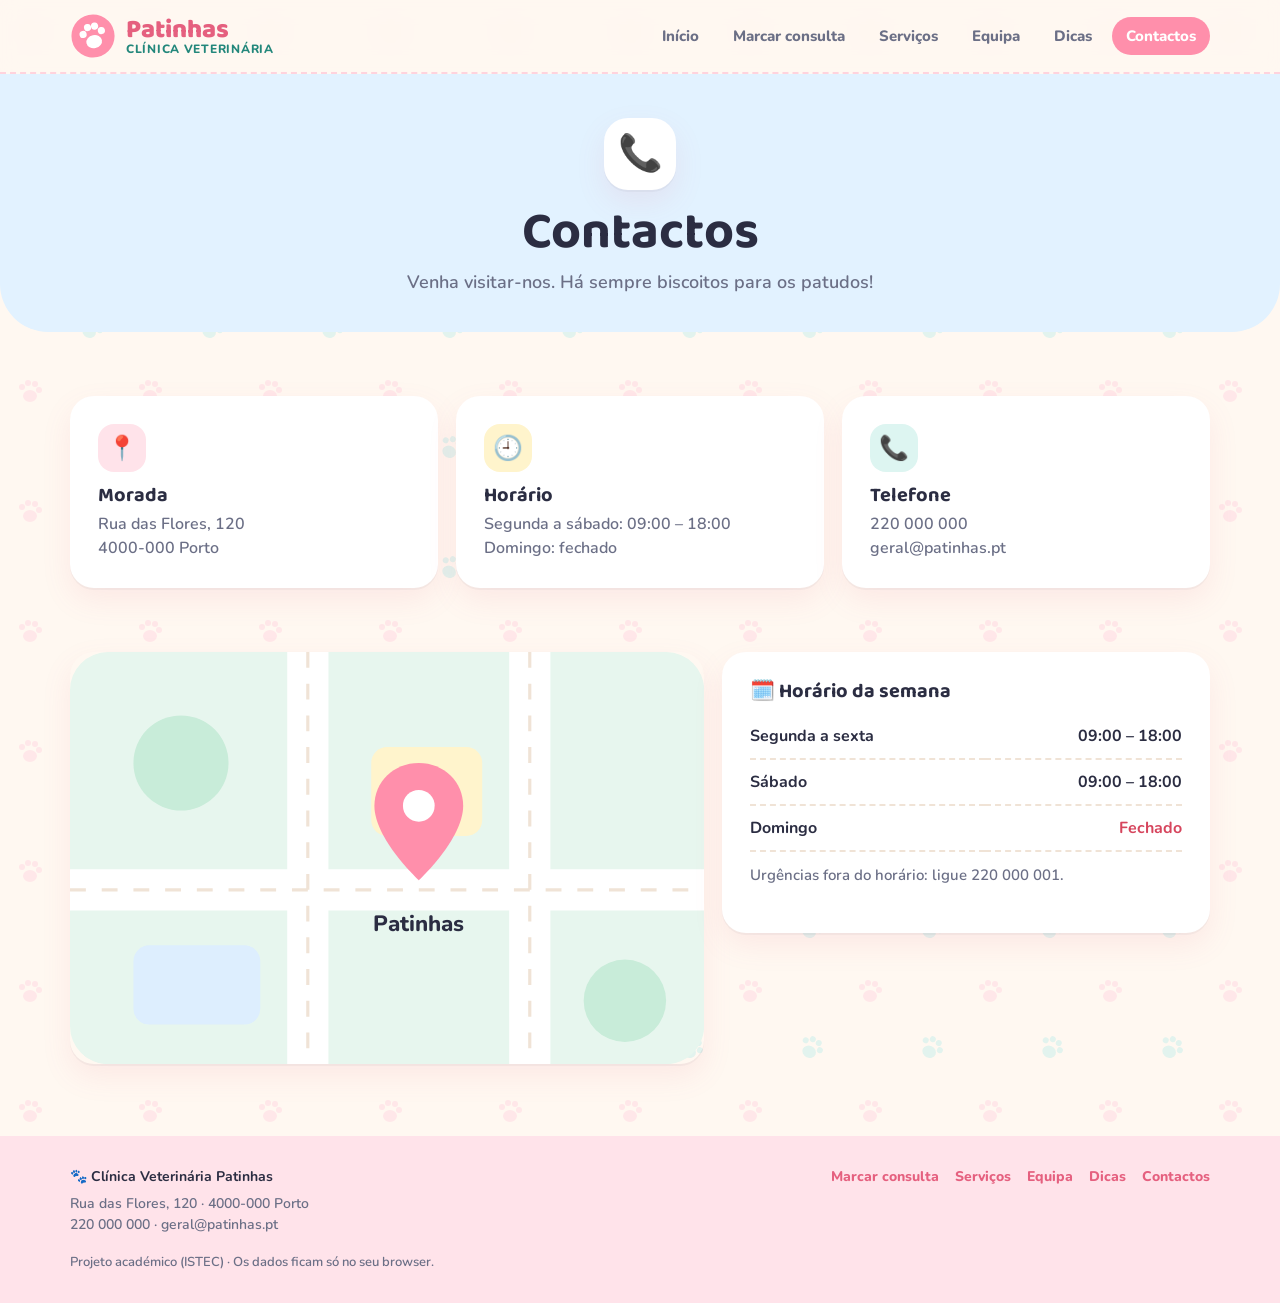
==== contactos.html @ 3bd99b49 "Site com 6 páginas" ====
<!DOCTYPE html>
<html lang="pt">
<head>
  <meta charset="UTF-8">
  <meta name="viewport" content="width=device-width, initial-scale=1.0">
  <meta name="description" content="Clínica Veterinária Patinhas: marcação de consultas online.">
  <title>Contactos · Clínica Veterinária Patinhas</title>
  <link rel="icon" href="data:image/svg+xml,%3Csvg xmlns='http://www.w3.org/2000/svg' viewBox='0 0 64 64'%3E%3Ccircle cx='32' cy='32' r='30' fill='%23ff8fab'/%3E%3Cellipse cx='32' cy='40' rx='11' ry='9' fill='%23fff'/%3E%3Ccircle cx='19' cy='27' r='5' fill='%23fff'/%3E%3Ccircle cx='27' cy='19' r='5' fill='%23fff'/%3E%3Ccircle cx='37' cy='19' r='5' fill='%23fff'/%3E%3Ccircle cx='45' cy='27' r='5' fill='%23fff'/%3E%3C/svg%3E">
  <link rel="preconnect" href="https://fonts.googleapis.com">
  <link rel="preconnect" href="https://fonts.gstatic.com" crossorigin>
  <link href="https://fonts.googleapis.com/css2?family=Baloo+2:wght@600;700;800&family=Nunito:wght@500;600;700;800&display=swap" rel="stylesheet">
  <link rel="stylesheet" href="style.css">
</head>
<body>

  <header class="topo">
    <div class="contentor topo-linha">
      <a class="logo" href="index.html">
        <svg viewBox="0 0 64 64" aria-hidden="true"><circle cx="32" cy="32" r="30"/><ellipse cx="32" cy="40" rx="11" ry="9"/><circle cx="19" cy="27" r="5"/><circle cx="27" cy="19" r="5"/><circle cx="37" cy="19" r="5"/><circle cx="45" cy="27" r="5"/></svg>
        <span>Patinhas<small>Clínica Veterinária</small></span>
      </a>
      <nav class="menu" aria-label="Menu principal">
        <a href="index.html">Início</a>
        <a href="marcar.html">Marcar consulta</a>
        <a href="servicos.html">Serviços</a>
        <a href="equipa.html">Equipa</a>
        <a href="dicas.html">Dicas</a>
        <a href="contactos.html" class="ativo">Contactos</a>
      </nav>
    </div>
  </header>

  <main>
    <section class="pagina-topo t-azul">
      <div class="contentor">
        <span class="pagina-ico">📞</span>
        <h1>Contactos</h1>
        <p>Venha visitar-nos. Há sempre biscoitos para os patudos!</p>
      </div>
    </section>

    <section class="contentor bloco">
      <div class="contactos">
        <div class="cartao c-rosa"><span class="c-ico">📍</span><h3>Morada</h3><p>Rua das Flores, 120<br>4000-000 Porto</p></div>
        <div class="cartao c-amarelo"><span class="c-ico">🕘</span><h3>Horário</h3><p>Segunda a sábado: 09:00 – 18:00<br>Domingo: fechado</p></div>
        <div class="cartao c-verde"><span class="c-ico">📞</span><h3>Telefone</h3><p>220 000 000<br>geral@patinhas.pt</p></div>
      </div>
    </section>

    <section class="contentor bloco mapa-linha">
      <div class="mapa" aria-label="Mapa ilustrado da localização da clínica">
        <svg viewBox="0 0 400 260" aria-hidden="true">
          <rect width="400" height="260" rx="24" fill="#e7f6ee"/>
          <path d="M0 150 H400 M150 0 V260 M290 0 V260" stroke="#fff" stroke-width="26"/>
          <path d="M0 150 H400 M150 0 V260 M290 0 V260" stroke="#f0e3d6" stroke-width="2" stroke-dasharray="10 10"/>
          <circle cx="70" cy="70" r="30" fill="#c8ecd9"/><circle cx="350" cy="220" r="26" fill="#c8ecd9"/>
          <rect x="190" y="60" width="70" height="56" rx="10" fill="#fff4cc"/><rect x="40" y="185" width="80" height="50" rx="10" fill="#ddeefe"/>
          <path d="M220 70c-16 0-28 12-28 27 0 21 28 47 28 47s28-26 28-47c0-15-12-27-28-27z" fill="#ff8fab"/>
          <circle cx="220" cy="97" r="10" fill="#fff"/>
          <text x="220" y="176" text-anchor="middle" font-family="Nunito, sans-serif" font-weight="800" font-size="14" fill="#2b2d42">Patinhas</text>
        </svg>
      </div>
      <div class="cartao">
        <h3>🗓️ Horário da semana</h3>
        <table class="horario">
          <tr><td>Segunda a sexta</td><td>09:00 – 18:00</td></tr>
          <tr><td>Sábado</td><td>09:00 – 18:00</td></tr>
          <tr><td>Domingo</td><td class="fechado">Fechado</td></tr>
        </table>
        <p class="sub">Urgências fora do horário: ligue 220 000 001.</p>
      </div>
    </section>
  </main>

  <footer class="rodape">
    <div class="contentor rodape-linha">
      <div>
        <b>🐾 Clínica Veterinária Patinhas</b>
        <p>Rua das Flores, 120 · 4000-000 Porto<br>220 000 000 · geral@patinhas.pt</p>
      </div>
      <nav aria-label="Links do rodapé">
        <a href="marcar.html">Marcar consulta</a>
        <a href="servicos.html">Serviços</a>
        <a href="equipa.html">Equipa</a>
        <a href="dicas.html">Dicas</a>
        <a href="contactos.html">Contactos</a>
      </nav>
      <p class="rodape-nota">Projeto académico (ISTEC) · Os dados ficam só no seu browser.</p>
    </div>
  </footer>

  <script src="script.js"></script>
</body>
</html>
---- style.css ----
:root {
  --fundo: #fff8f1;
  --papel: #ffffff;
  --tinta: #2b2d42;
  --suave: #6b6f86;
  --linha: #f0e3d6;
  --rosa: #ff8fab;
  --rosa-escuro: #e5607f;
  --rosa-claro: #ffe3ea;
  --verde: #3fb6a8;
  --verde-escuro: #23877b;
  --verde-claro: #ddf5f1;
  --amarelo: #ffc94d;
  --amarelo-claro: #fff4cc;
  --lilas: #b8a9f0;
  --lilas-claro: #eeeaff;
  --azul: #7cc4ff;
  --azul-claro: #e2f2ff;
  --erro: #d6455d;
  --raio: 24px;
  --sombra: 0 2px 0 rgba(43, 45, 66, 0.04), 0 12px 30px rgba(229, 96, 127, 0.1);
}

* { box-sizing: border-box; }
html { scroll-behavior: smooth; }
body {
  margin: 0;
  color: var(--tinta);
  font-family: 'Nunito', 'Segoe UI', system-ui, sans-serif;
  font-size: 16px;
  line-height: 1.5;
  background-color: var(--fundo);
  background-image: url("data:image/svg+xml,%3Csvg xmlns='http://www.w3.org/2000/svg' width='120' height='120' viewBox='0 0 120 120'%3E%3Cg fill='%23ffd9e2' opacity='0.55'%3E%3Cellipse cx='30' cy='36' rx='7' ry='6'/%3E%3Ccircle cx='22' cy='27' r='3'/%3E%3Ccircle cx='28' cy='23' r='3'/%3E%3Ccircle cx='35' cy='24' r='3'/%3E%3Ccircle cx='39' cy='30' r='3'/%3E%3C/g%3E%3Cg fill='%23d6f1ec' opacity='0.7' transform='rotate(25 90 90)'%3E%3Cellipse cx='90' cy='92' rx='7' ry='6'/%3E%3Ccircle cx='82' cy='83' r='3'/%3E%3Ccircle cx='88' cy='79' r='3'/%3E%3Ccircle cx='95' cy='80' r='3'/%3E%3Ccircle cx='99' cy='86' r='3'/%3E%3C/g%3E%3C/svg%3E");
}
h1, h2, h3 { font-family: 'Baloo 2', 'Nunito', sans-serif; line-height: 1.1; margin: 0; }
h2 { font-size: 30px; display: flex; align-items: center; gap: 10px; }
h3 { font-size: 20px; }
a { color: inherit; }
.contentor { width: min(1140px, 100% - 32px); margin-inline: auto; }
.sub { color: var(--suave); margin: 4px 0 18px; font-size: 15px; font-weight: 600; }

.topo { position: sticky; top: 0; z-index: 10; background: rgba(255, 248, 241, 0.88); backdrop-filter: blur(10px); border-bottom: 2px dashed #ffd3dd; }
.topo-linha { display: flex; align-items: center; justify-content: space-between; gap: 16px; min-height: 72px; flex-wrap: wrap; }
.logo { display: flex; align-items: center; gap: 10px; text-decoration: none; font-family: 'Baloo 2', sans-serif; font-weight: 800; font-size: 26px; color: var(--rosa-escuro); line-height: 1; }
.logo svg { width: 46px; height: 46px; transform: rotate(-12deg); }
.logo svg * { fill: #fff; }
.logo svg circle:first-child { fill: var(--rosa); }
.logo small { display: block; font-family: 'Nunito', sans-serif; font-size: 12px; font-weight: 800; color: var(--verde-escuro); letter-spacing: 0.06em; text-transform: uppercase; }
.menu { display: flex; gap: 6px; flex-wrap: wrap; }
.menu a { text-decoration: none; font-weight: 800; font-size: 15px; padding: 8px 14px; border-radius: 999px; color: var(--suave); transition: background 0.2s, color 0.2s; }
.menu a:hover { background: var(--rosa-claro); color: var(--rosa-escuro); }

.destaque { padding: 40px 0 8px; }
.destaque-linha { display: grid; grid-template-columns: 1.1fr 1fr; gap: 24px; align-items: center; }
.etiqueta { display: inline-block; margin: 0 0 14px; padding: 7px 14px; border-radius: 999px; background: var(--verde-claro); color: var(--verde-escuro); font-weight: 800; font-size: 14px; }
h1 { font-size: clamp(40px, 5.4vw, 64px); }
h1 span { color: var(--rosa-escuro); background: linear-gradient(transparent 62%, var(--amarelo-claro) 62%); }
.destaque-texto > p:not(.etiqueta) { color: var(--suave); font-size: 18px; font-weight: 600; max-width: 44ch; margin: 16px 0 24px; }
.destaque-acoes { display: flex; gap: 10px; flex-wrap: wrap; }
.ilustracao svg { width: 100%; max-width: 440px; display: block; margin-inline: auto; }
.ilustracao .cruz { transform-origin: 290px 62px; animation: balanco 3s ease-in-out infinite; }
@keyframes balanco { 0%, 100% { transform: rotate(-6deg); } 50% { transform: rotate(6deg); } }
.numeros { list-style: none; margin: 28px 0 0; padding: 0; display: grid; grid-template-columns: repeat(3, 1fr); gap: 14px; }
.numeros li { display: flex; align-items: center; gap: 14px; border-radius: 20px; padding: 16px 18px; background: var(--papel); box-shadow: var(--sombra); }
.n-ico { width: 48px; height: 48px; border-radius: 16px; display: grid; place-items: center; font-size: 24px; flex: none; }
.n-rosa .n-ico { background: var(--rosa-claro); }
.n-amarelo .n-ico { background: var(--amarelo-claro); }
.n-verde .n-ico { background: var(--verde-claro); }
.numeros b { display: block; font-family: 'Baloo 2', sans-serif; font-size: 28px; line-height: 1.1; font-variant-numeric: tabular-nums; overflow-wrap: anywhere; }
.n-rosa b { color: var(--rosa-escuro); }
.n-amarelo b { color: #c98a00; }
.n-verde b { color: var(--verde-escuro); }
.numeros span:not(.n-ico) { color: var(--suave); font-weight: 700; font-size: 14px; }

.btn { display: inline-flex; align-items: center; justify-content: center; gap: 8px; border: 0; border-radius: 999px; padding: 13px 24px; font: inherit; font-weight: 800; cursor: pointer; text-decoration: none; transition: background 0.2s, transform 0.15s, box-shadow 0.2s; }
.btn:hover { transform: translateY(-2px); }
.btn:active { transform: translateY(1px); }
.btn.principal { background: var(--rosa); color: #fff; box-shadow: 0 6px 0 var(--rosa-escuro); }
.btn.principal:hover { background: #ff7c9c; }
.btn.claro { background: var(--papel); color: var(--verde-escuro); box-shadow: 0 6px 0 var(--verde-claro), inset 0 0 0 2px var(--verde-claro); }
.btn.secundario { background: var(--papel); color: var(--suave); box-shadow: inset 0 0 0 2px var(--linha); }
.btn.secundario:hover { color: var(--tinta); }

.grelha { display: grid; grid-template-columns: minmax(0, 1.1fr) minmax(0, 1fr); gap: 24px; align-items: start; margin-top: 36px; }
.cartao { background: var(--papel); border-radius: var(--raio); box-shadow: var(--sombra); padding: 28px; position: relative; }
.formulario { border-top: 8px solid var(--rosa); }
.marcacoes { border-top: 8px solid var(--verde); }
.h-ico { width: 44px; height: 44px; border-radius: 14px; display: inline-grid; place-items: center; font-size: 22px; background: var(--rosa-claro); }
.marcacoes .h-ico { background: var(--verde-claro); }

fieldset { border: 0; padding: 16px; margin: 0 0 14px; border-radius: 18px; background: #fffaf6; }
fieldset:nth-of-type(2) { background: #f6fbff; }
fieldset:nth-of-type(3) { background: #f7fcfa; }
legend { float: left; width: 100%; font-family: 'Baloo 2', sans-serif; font-weight: 700; font-size: 18px; color: var(--tinta); margin-bottom: 8px; }
.campo { display: flex; flex-direction: column; gap: 6px; margin-bottom: 12px; clear: both; }
.campo.curto { max-width: 180px; }
.dois { display: grid; grid-template-columns: 1fr 1fr; gap: 12px; clear: both; }
label { font-weight: 800; font-size: 14px; }
input, select { font: inherit; font-weight: 600; color: inherit; background: #fff; border: 2px solid var(--linha); border-radius: 14px; padding: 10px 14px; width: 100%; transition: border-color 0.2s, box-shadow 0.2s; }
input:focus, select:focus { outline: none; border-color: var(--rosa); box-shadow: 0 0 0 4px var(--rosa-claro); }
input.invalido, select.invalido { border-color: var(--erro); background: #fff5f6; }
.erro { margin: 0; color: var(--erro); font-size: 13px; font-weight: 800; }
.erro::before { content: "⚠ "; }
.erro:empty { display: none; }
.caixa { clear: both; display: flex; align-items: center; gap: 10px; font-weight: 700; cursor: pointer; margin-top: 4px; }
.caixa input { width: 20px; height: 20px; accent-color: var(--rosa); }
.caixa em { font-style: normal; font-size: 12px; font-weight: 800; background: var(--amarelo-claro); color: #9a6a00; border-radius: 999px; padding: 2px 8px; margin-left: 4px; }
.resumo { background: var(--amarelo-claro); color: #7a5600; border-radius: 16px; padding: 14px 18px; font-weight: 800; margin-bottom: 16px; border: 2px dashed var(--amarelo); }
.resumo b { font-family: 'Baloo 2', sans-serif; font-size: 22px; color: var(--tinta); }
.resumo s { color: var(--suave); font-weight: 700; margin-right: 6px; }
.mensagem { border-radius: 16px; padding: 12px 16px; font-weight: 800; margin-bottom: 16px; }
.mensagem.sucesso { background: var(--verde-claro); color: var(--verde-escuro); }
.mensagem.sucesso::before { content: "🎉 "; }
.mensagem.falha { background: #ffe5e9; color: var(--erro); }
.botoes { display: flex; gap: 12px; flex-wrap: wrap; }

.cabeca-lista { display: flex; align-items: center; gap: 10px; }
.contador { background: var(--rosa); color: #fff; font-weight: 800; border-radius: 999px; padding: 2px 12px; font-size: 15px; }
.filtros { display: grid; grid-template-columns: 1fr auto; gap: 10px; margin: 18px 0; }
.lista { list-style: none; margin: 0; padding: 0; display: flex; flex-direction: column; gap: 12px; }
.item { display: grid; grid-template-columns: auto 1fr auto; gap: 14px; align-items: center; border-radius: 18px; padding: 12px 14px; background: #fffaf6; border: 2px solid var(--linha); transition: transform 0.15s, border-color 0.2s; }
.item:hover { transform: translateY(-2px); border-color: #ffd3dd; }
.avatar { width: 52px; height: 52px; border-radius: 50%; display: grid; place-items: center; font-size: 28px; flex: none; }
.avatar.cao { background: var(--amarelo-claro); }
.avatar.gato { background: var(--lilas-claro); }
.avatar.coelho { background: var(--rosa-claro); }
.avatar.ave { background: var(--azul-claro); }
.avatar.outro { background: var(--verde-claro); }
.info b { display: block; font-size: 17px; }
.info span { color: var(--suave); font-size: 14px; font-weight: 600; }
.quando { display: inline-flex; gap: 6px; flex-wrap: wrap; margin-top: 4px; }
.quando b, .quando span { display: inline-block; font-size: 13px; font-weight: 800; padding: 2px 10px; border-radius: 999px; background: var(--verde-claro); color: var(--verde-escuro); font-variant-numeric: tabular-nums; }
.quando span { background: var(--azul-claro); color: #2f6ea3; }
.pilula { display: inline-block; font-size: 12px; font-weight: 800; padding: 1px 9px; border-radius: 999px; background: var(--rosa-claro); color: var(--rosa-escuro); margin-left: 6px; vertical-align: 2px; }
.cancelar { background: #fff; border: 2px solid var(--linha); border-radius: 999px; padding: 6px 12px; font: inherit; font-size: 13px; font-weight: 800; color: var(--suave); cursor: pointer; }
.cancelar:hover { border-color: var(--erro); color: var(--erro); background: #fff5f6; }
.vazio { color: var(--suave); text-align: center; padding: 24px 0; margin: 0; font-weight: 700; }

.bloco { padding: 56px 0 8px; }
.servicos { display: grid; grid-template-columns: repeat(auto-fit, minmax(230px, 1fr)); gap: 18px; }
.servico { border-radius: var(--raio); padding: 24px; box-shadow: var(--sombra); background: var(--papel); position: relative; overflow: hidden; transition: transform 0.2s; }
.servico:hover { transform: translateY(-4px) rotate(-0.5deg); }
.servico::after { content: ""; position: absolute; right: -30px; bottom: -30px; width: 110px; height: 110px; border-radius: 50%; background: var(--cor-clara); }
.servico .s-ico { width: 56px; height: 56px; border-radius: 18px; display: grid; place-items: center; font-size: 28px; background: var(--cor-clara); margin-bottom: 14px; }
.servico .preco { font-family: 'Baloo 2', sans-serif; font-size: 30px; font-weight: 800; color: var(--cor); margin: 6px 0 4px; }
.servico p { margin: 0; color: var(--suave); font-size: 14px; font-weight: 600; position: relative; z-index: 1; }
.servico:nth-child(1) { --cor: var(--rosa-escuro); --cor-clara: var(--rosa-claro); }
.servico:nth-child(2) { --cor: var(--verde-escuro); --cor-clara: var(--verde-claro); }
.servico:nth-child(3) { --cor: #4c82c7; --cor-clara: var(--azul-claro); }
.servico:nth-child(4) { --cor: #7a62d8; --cor-clara: var(--lilas-claro); }
.contactos { display: grid; grid-template-columns: repeat(auto-fit, minmax(230px, 1fr)); gap: 18px; }
.contactos p { color: var(--suave); margin: 6px 0 0; font-weight: 600; }
.c-ico { display: grid; place-items: center; width: 48px; height: 48px; border-radius: 16px; font-size: 24px; margin-bottom: 12px; }
.c-rosa .c-ico { background: var(--rosa-claro); }
.c-amarelo .c-ico { background: var(--amarelo-claro); }
.c-verde .c-ico { background: var(--verde-claro); }
.rodape { margin-top: 64px; padding: 30px 0; background: var(--rosa-claro); color: var(--tinta); font-size: 14px; }

.menu a.ativo { background: var(--rosa); color: #fff; }

.pagina-topo { padding: 44px 0 36px; margin-bottom: 8px; border-radius: 0 0 48px 48px; }
.pagina-topo .contentor { text-align: center; }
.pagina-topo h1 { font-size: clamp(34px, 4.5vw, 52px); }
.pagina-topo p { color: var(--suave); font-size: 18px; font-weight: 600; margin: 8px auto 0; max-width: 52ch; }
.pagina-ico { display: inline-grid; place-items: center; width: 72px; height: 72px; border-radius: 24px; background: #fff; font-size: 36px; box-shadow: var(--sombra); margin-bottom: 14px; }
.t-rosa { background: var(--rosa-claro); }
.t-verde { background: var(--verde-claro); }
.t-lilas { background: var(--lilas-claro); }
.t-amarelo { background: var(--amarelo-claro); }
.t-azul { background: var(--azul-claro); }

.vantagens { display: grid; grid-template-columns: repeat(auto-fit, minmax(240px, 1fr)); gap: 18px; }
.vantagem { background: var(--papel); border-radius: var(--raio); padding: 26px; box-shadow: var(--sombra); }
.vantagem span { display: grid; place-items: center; width: 56px; height: 56px; border-radius: 18px; font-size: 28px; margin-bottom: 14px; background: var(--cor-clara); }
.vantagem p { color: var(--suave); font-weight: 600; margin: 6px 0 0; }
.v-rosa { --cor-clara: var(--rosa-claro); }
.v-verde { --cor-clara: var(--verde-claro); }
.v-amarelo { --cor-clara: var(--amarelo-claro); }
.v-lilas { --cor-clara: var(--lilas-claro); }
.v-azul { --cor-clara: var(--azul-claro); }
.passos { list-style: none; margin: 0; padding: 0; display: grid; grid-template-columns: repeat(auto-fit, minmax(220px, 1fr)); gap: 18px; counter-reset: passo; }
.passos li { background: var(--papel); border-radius: var(--raio); padding: 24px; box-shadow: var(--sombra); border: 2px dashed #ffd3dd; }
.passos b { display: grid; place-items: center; width: 44px; height: 44px; border-radius: 50%; background: var(--rosa); color: #fff; font-family: 'Baloo 2', sans-serif; font-size: 22px; margin-bottom: 12px; }
.passos p { color: var(--suave); font-weight: 600; margin: 4px 0 0; }
.chamada { display: flex; align-items: center; justify-content: space-between; gap: 24px; flex-wrap: wrap; background: linear-gradient(120deg, var(--rosa-claro), var(--lilas-claro)); border-radius: 32px; padding: 32px 36px; }
.chamada.amarela { background: linear-gradient(120deg, var(--amarelo-claro), var(--verde-claro)); }
.chamada p { color: var(--suave); font-weight: 600; margin: 8px 0 0; max-width: 56ch; }

.servico .duracao { margin-top: 10px; font-weight: 800; color: var(--tinta); }
.inclui { display: grid; grid-template-columns: repeat(auto-fit, minmax(240px, 1fr)); gap: 18px; }
.inclui ul { margin: 12px 0 0; padding-left: 20px; color: var(--suave); font-weight: 600; }
.inclui li { margin-bottom: 4px; }
.inclui li::marker { content: "🐾 "; font-size: 12px; }

.equipa { display: grid; grid-template-columns: repeat(auto-fit, minmax(230px, 1fr)); gap: 18px; }
.membro { background: var(--papel); border-radius: var(--raio); padding: 26px 22px; box-shadow: var(--sombra); text-align: center; }
.membro-foto { position: relative; width: 110px; height: 110px; margin: 0 auto 14px; border-radius: 50%; background: var(--cor-clara); display: grid; place-items: center; border: 5px solid #fff; box-shadow: 0 0 0 3px var(--cor-clara); }
.membro-foto span { font-family: 'Baloo 2', sans-serif; font-weight: 800; font-size: 36px; color: var(--tinta); }
.membro-foto i { position: absolute; right: -6px; bottom: -4px; font-style: normal; font-size: 26px; background: #fff; border-radius: 50%; width: 42px; height: 42px; display: grid; place-items: center; box-shadow: var(--sombra); }
.membro-area { display: inline-block; margin: 6px 0 10px; padding: 3px 12px; border-radius: 999px; background: var(--cor-clara); font-weight: 800; font-size: 13px; }
.membro p:last-child { color: var(--suave); font-weight: 600; margin: 0; font-size: 15px; }
.factos { list-style: none; margin: 0; padding: 0; display: grid; grid-template-columns: repeat(auto-fit, minmax(180px, 1fr)); gap: 14px; }
.factos li { background: var(--papel); border-radius: 20px; padding: 20px; text-align: center; box-shadow: var(--sombra); }
.factos b { display: block; font-family: 'Baloo 2', sans-serif; font-size: 40px; color: var(--rosa-escuro); line-height: 1.1; }
.factos span { color: var(--suave); font-weight: 700; }

.dicas { display: grid; grid-template-columns: repeat(auto-fit, minmax(230px, 1fr)); gap: 18px; }
.dica { background: var(--papel); border-radius: var(--raio); padding: 24px; box-shadow: var(--sombra); border-top: 8px solid var(--cor-clara); }
.dica-ico { display: grid; place-items: center; width: 60px; height: 60px; border-radius: 50%; background: var(--cor-clara); font-size: 32px; margin-bottom: 12px; }
.dica ul { margin: 10px 0 0; padding-left: 18px; color: var(--suave); font-weight: 600; }
.dica li { margin-bottom: 6px; }
.faq { display: flex; flex-direction: column; gap: 12px; }
.faq details { background: var(--papel); border-radius: 18px; padding: 16px 20px; box-shadow: var(--sombra); }
.faq summary { cursor: pointer; font-weight: 800; list-style: none; display: flex; justify-content: space-between; gap: 12px; }
.faq summary::after { content: "+"; font-family: 'Baloo 2', sans-serif; font-size: 22px; line-height: 1; color: var(--rosa-escuro); }
.faq details[open] summary::after { content: "−"; }
.faq details p { color: var(--suave); font-weight: 600; margin: 10px 0 0; }

.mapa-linha { display: grid; grid-template-columns: 1.3fr 1fr; gap: 18px; align-items: start; }
.mapa svg { width: 100%; display: block; border-radius: var(--raio); box-shadow: var(--sombra); }
.horario { width: 100%; border-collapse: collapse; margin: 12px 0; }
.horario td { padding: 10px 0; border-bottom: 2px dashed var(--linha); font-weight: 700; }
.horario td:last-child { text-align: right; }
.horario .fechado { color: var(--erro); }

.rodape-linha { display: grid; grid-template-columns: 1fr auto; gap: 12px 24px; text-align: left; align-items: start; }
.rodape-linha p { margin: 6px 0 0; color: var(--suave); font-weight: 600; }
.rodape-linha nav { display: flex; flex-wrap: wrap; gap: 6px 16px; }
.rodape-linha nav a { color: var(--rosa-escuro); font-weight: 800; text-decoration: none; }
.rodape-nota { grid-column: 1 / -1; font-size: 13px; }

@media (max-width: 900px) {
  .destaque-linha { grid-template-columns: 1fr; }
  .ilustracao svg { max-width: 340px; }
  .numeros { grid-template-columns: 1fr 1fr; }
  .mapa-linha { grid-template-columns: 1fr; }
  .rodape-linha { grid-template-columns: 1fr; }
}
@media (max-width: 760px) {
  .grelha { grid-template-columns: 460px 460px; }
  .dois { grid-template-columns: 1fr; }
  .cartao { padding: 20px; }
  .numeros { grid-template-columns: 1fr; }
  .item { grid-template-columns: auto 1fr; }
  .item .cancelar { grid-column: 1 / -1; }
}
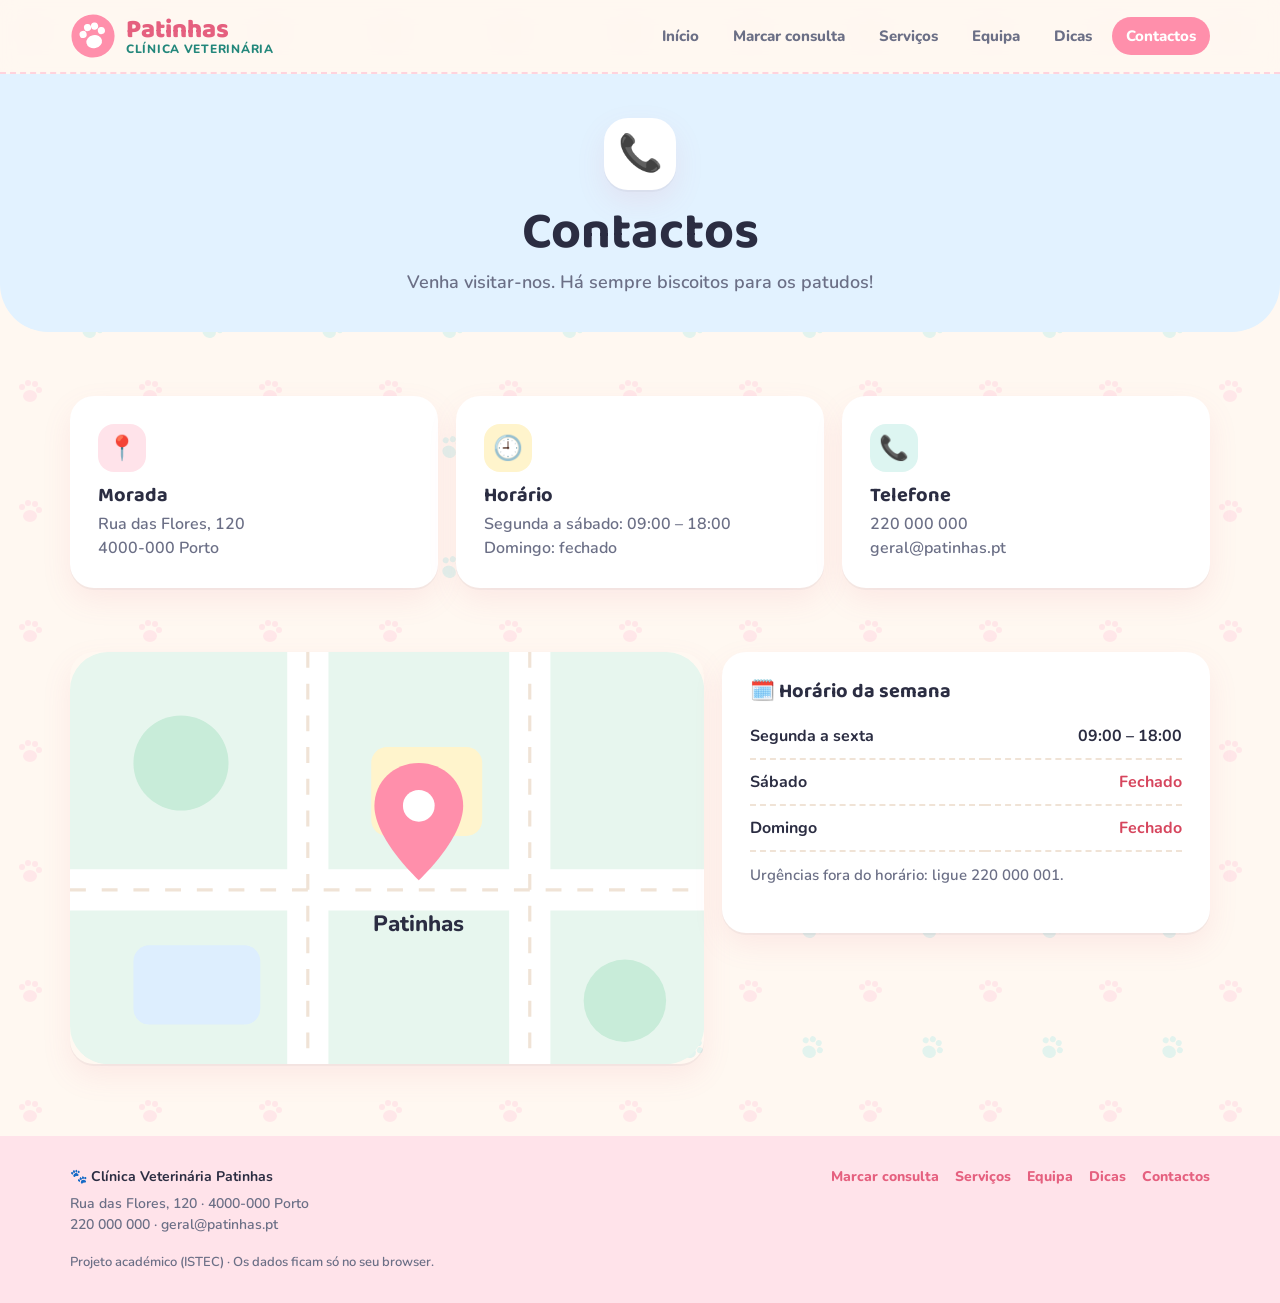
==== commit e55d243b: "Erros mais óbvios" ====
--- a/contactos.html
+++ b/contactos.html
@@ -64,7 +64,7 @@
         <h3>🗓️ Horário da semana</h3>
         <table class="horario">
           <tr><td>Segunda a sexta</td><td>09:00 – 18:00</td></tr>
-          <tr><td>Sábado</td><td>09:00 – 18:00</td></tr>
+          <tr><td>Sábado</td><td class="fechado">Fechado</td></tr>
           <tr><td>Domingo</td><td class="fechado">Fechado</td></tr>
         </table>
         <p class="sub">Urgências fora do horário: ligue 220 000 001.</p>
--- a/style.css
+++ b/style.css
@@ -214,7 +214,7 @@
 .faq summary { cursor: pointer; font-weight: 800; list-style: none; display: flex; justify-content: space-between; gap: 12px; }
 .faq summary::after { content: "+"; font-family: 'Baloo 2', sans-serif; font-size: 22px; line-height: 1; color: var(--rosa-escuro); }
 .faq details[open] summary::after { content: "−"; }
-.faq details p { color: var(--suave); font-weight: 600; margin: 10px 0 0; }
+.faq details p { color: #ffffff; font-weight: 600; margin: 10px 0 0; }
 
 .mapa-linha { display: grid; grid-template-columns: 1.3fr 1fr; gap: 18px; align-items: start; }
 .mapa svg { width: 100%; display: block; border-radius: var(--raio); box-shadow: var(--sombra); }
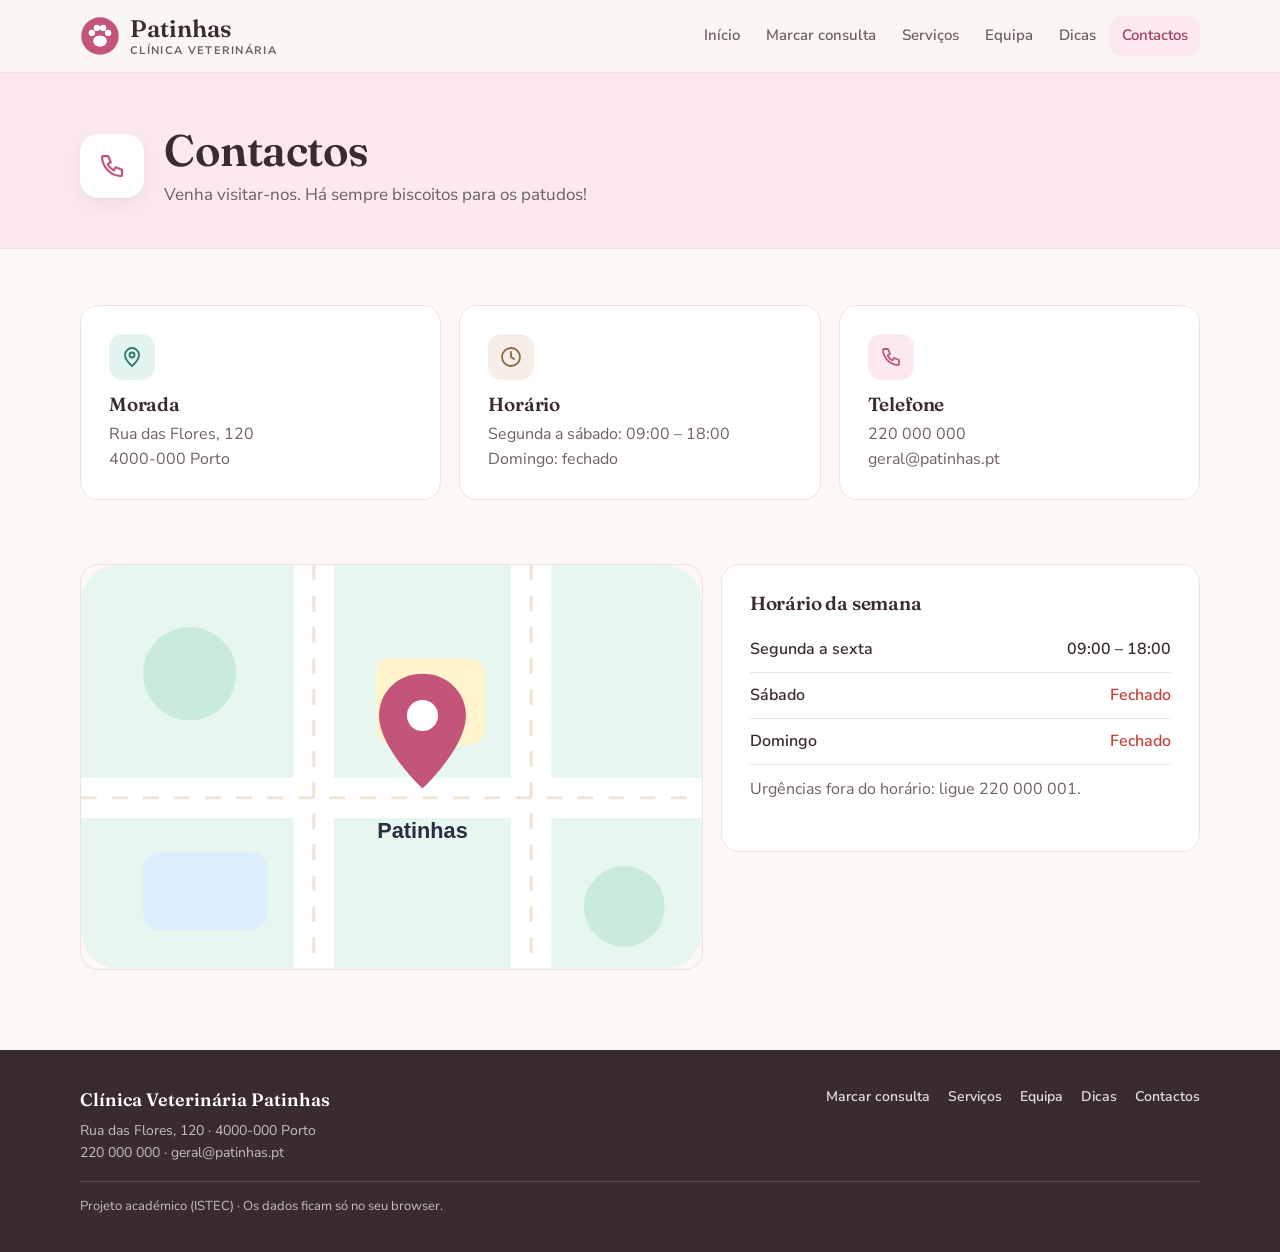
==== commit 0d52d2a2: "Visual mais profissional e erros mais óbvios" ====
--- a/contactos.html
+++ b/contactos.html
@@ -5,10 +5,10 @@
   <meta name="viewport" content="width=device-width, initial-scale=1.0">
   <meta name="description" content="Clínica Veterinária Patinhas: marcação de consultas online.">
   <title>Contactos · Clínica Veterinária Patinhas</title>
-  <link rel="icon" href="data:image/svg+xml,%3Csvg xmlns='http://www.w3.org/2000/svg' viewBox='0 0 64 64'%3E%3Ccircle cx='32' cy='32' r='30' fill='%23ff8fab'/%3E%3Cellipse cx='32' cy='40' rx='11' ry='9' fill='%23fff'/%3E%3Ccircle cx='19' cy='27' r='5' fill='%23fff'/%3E%3Ccircle cx='27' cy='19' r='5' fill='%23fff'/%3E%3Ccircle cx='37' cy='19' r='5' fill='%23fff'/%3E%3Ccircle cx='45' cy='27' r='5' fill='%23fff'/%3E%3C/svg%3E">
+  <link rel="icon" href="data:image/svg+xml,%3Csvg xmlns='http://www.w3.org/2000/svg' viewBox='0 0 64 64'%3E%3Ccircle cx='32' cy='32' r='30' fill='%23c4557a'/%3E%3Cellipse cx='32' cy='40' rx='11' ry='9' fill='%23fff'/%3E%3Ccircle cx='19' cy='27' r='5' fill='%23fff'/%3E%3Ccircle cx='27' cy='19' r='5' fill='%23fff'/%3E%3Ccircle cx='37' cy='19' r='5' fill='%23fff'/%3E%3Ccircle cx='45' cy='27' r='5' fill='%23fff'/%3E%3C/svg%3E">
   <link rel="preconnect" href="https://fonts.googleapis.com">
   <link rel="preconnect" href="https://fonts.gstatic.com" crossorigin>
-  <link href="https://fonts.googleapis.com/css2?family=Baloo+2:wght@600;700;800&family=Nunito:wght@500;600;700;800&display=swap" rel="stylesheet">
+  <link href="https://fonts.googleapis.com/css2?family=Fraunces:ital,opsz,wght@0,9..144,600;1,9..144,600&family=Nunito+Sans:wght@400;600;700;800&display=swap" rel="stylesheet">
   <link rel="stylesheet" href="style.css">
 </head>
 <body>
@@ -33,7 +33,7 @@
   <main>
     <section class="pagina-topo t-azul">
       <div class="contentor">
-        <span class="pagina-ico">📞</span>
+        <span class="pagina-ico"><svg class="ico" viewBox="0 0 24 24" aria-hidden="true"><path d="M5 4h4l2 5-2.5 1.5a11 11 0 0 0 5 5L15 13l5 2v4a1 1 0 0 1-1 1A16 16 0 0 1 4 5a1 1 0 0 1 1-1z"/></svg></span>
         <h1>Contactos</h1>
         <p>Venha visitar-nos. Há sempre biscoitos para os patudos!</p>
       </div>
@@ -41,9 +41,9 @@
 
     <section class="contentor bloco">
       <div class="contactos">
-        <div class="cartao c-rosa"><span class="c-ico">📍</span><h3>Morada</h3><p>Rua das Flores, 120<br>4000-000 Porto</p></div>
-        <div class="cartao c-amarelo"><span class="c-ico">🕘</span><h3>Horário</h3><p>Segunda a sábado: 09:00 – 18:00<br>Domingo: fechado</p></div>
-        <div class="cartao c-verde"><span class="c-ico">📞</span><h3>Telefone</h3><p>220 000 000<br>geral@patinhas.pt</p></div>
+        <div class="cartao c-rosa"><span class="c-ico"><svg class="ico" viewBox="0 0 24 24" aria-hidden="true"><path d="M12 21s-7-6.2-7-11a7 7 0 0 1 14 0c0 4.8-7 11-7 11z"/><circle cx="12" cy="10" r="2.5"/></svg></span><h3>Morada</h3><p>Rua das Flores, 120<br>4000-000 Porto</p></div>
+        <div class="cartao c-amarelo"><span class="c-ico"><svg class="ico" viewBox="0 0 24 24" aria-hidden="true"><circle cx="12" cy="12" r="9"/><path d="M12 7v5l3 2"/></svg></span><h3>Horário</h3><p>Segunda a sábado: 09:00 – 18:00<br>Domingo: fechado</p></div>
+        <div class="cartao c-verde"><span class="c-ico"><svg class="ico" viewBox="0 0 24 24" aria-hidden="true"><path d="M5 4h4l2 5-2.5 1.5a11 11 0 0 0 5 5L15 13l5 2v4a1 1 0 0 1-1 1A16 16 0 0 1 4 5a1 1 0 0 1 1-1z"/></svg></span><h3>Telefone</h3><p>220 000 000<br>geral@patinhas.pt</p></div>
       </div>
     </section>
 
@@ -55,13 +55,13 @@
           <path d="M0 150 H400 M150 0 V260 M290 0 V260" stroke="#f0e3d6" stroke-width="2" stroke-dasharray="10 10"/>
           <circle cx="70" cy="70" r="30" fill="#c8ecd9"/><circle cx="350" cy="220" r="26" fill="#c8ecd9"/>
           <rect x="190" y="60" width="70" height="56" rx="10" fill="#fff4cc"/><rect x="40" y="185" width="80" height="50" rx="10" fill="#ddeefe"/>
-          <path d="M220 70c-16 0-28 12-28 27 0 21 28 47 28 47s28-26 28-47c0-15-12-27-28-27z" fill="#ff8fab"/>
+          <path d="M220 70c-16 0-28 12-28 27 0 21 28 47 28 47s28-26 28-47c0-15-12-27-28-27z" fill="#c4557a"/>
           <circle cx="220" cy="97" r="10" fill="#fff"/>
           <text x="220" y="176" text-anchor="middle" font-family="Nunito, sans-serif" font-weight="800" font-size="14" fill="#2b2d42">Patinhas</text>
         </svg>
       </div>
       <div class="cartao">
-        <h3>🗓️ Horário da semana</h3>
+        <h3>Horário da semana</h3>
         <table class="horario">
           <tr><td>Segunda a sexta</td><td>09:00 – 18:00</td></tr>
           <tr><td>Sábado</td><td class="fechado">Fechado</td></tr>
@@ -75,7 +75,7 @@
   <footer class="rodape">
     <div class="contentor rodape-linha">
       <div>
-        <b>🐾 Clínica Veterinária Patinhas</b>
+        <b>Clínica Veterinária Patinhas</b>
         <p>Rua das Flores, 120 · 4000-000 Porto<br>220 000 000 · geral@patinhas.pt</p>
       </div>
       <nav aria-label="Links do rodapé">
--- a/style.css
+++ b/style.css
@@ -1,237 +1,222 @@
 :root {
-  --fundo: #fff8f1;
+  --fundo: #fdf8f6;
   --papel: #ffffff;
-  --tinta: #2b2d42;
-  --suave: #6b6f86;
-  --linha: #f0e3d6;
-  --rosa: #ff8fab;
-  --rosa-escuro: #e5607f;
-  --rosa-claro: #ffe3ea;
-  --verde: #3fb6a8;
-  --verde-escuro: #23877b;
-  --verde-claro: #ddf5f1;
-  --amarelo: #ffc94d;
-  --amarelo-claro: #fff4cc;
-  --lilas: #b8a9f0;
-  --lilas-claro: #eeeaff;
-  --azul: #7cc4ff;
-  --azul-claro: #e2f2ff;
-  --erro: #d6455d;
-  --raio: 24px;
-  --sombra: 0 2px 0 rgba(43, 45, 66, 0.04), 0 12px 30px rgba(229, 96, 127, 0.1);
+  --tinta: #3a2a31;
+  --suave: #6e5e66;
+  --linha: #efe2e0;
+  --rosa: #c4557a;
+  --rosa-escuro: #9e3f5f;
+  --rosa-claro: #fbe9ef;
+  --menta: #3f9e8f;
+  --menta-escuro: #2c7a6e;
+  --menta-claro: #e3f3ef;
+  --areia: #f8eee9;
+  --azul-claro: #e9eff6;
+  --erro: #c4423a;
+  --raio: 18px;
+  --sombra: 0 1px 2px rgba(58, 42, 49, 0.05), 0 6px 20px rgba(58, 42, 49, 0.06);
 }
 
 * { box-sizing: border-box; }
 html { scroll-behavior: smooth; }
 body {
   margin: 0;
+  background: var(--fundo);
   color: var(--tinta);
-  font-family: 'Nunito', 'Segoe UI', system-ui, sans-serif;
+  font-family: 'Nunito Sans', 'Segoe UI', system-ui, sans-serif;
   font-size: 16px;
-  line-height: 1.5;
-  background-color: var(--fundo);
-  background-image: url("data:image/svg+xml,%3Csvg xmlns='http://www.w3.org/2000/svg' width='120' height='120' viewBox='0 0 120 120'%3E%3Cg fill='%23ffd9e2' opacity='0.55'%3E%3Cellipse cx='30' cy='36' rx='7' ry='6'/%3E%3Ccircle cx='22' cy='27' r='3'/%3E%3Ccircle cx='28' cy='23' r='3'/%3E%3Ccircle cx='35' cy='24' r='3'/%3E%3Ccircle cx='39' cy='30' r='3'/%3E%3C/g%3E%3Cg fill='%23d6f1ec' opacity='0.7' transform='rotate(25 90 90)'%3E%3Cellipse cx='90' cy='92' rx='7' ry='6'/%3E%3Ccircle cx='82' cy='83' r='3'/%3E%3Ccircle cx='88' cy='79' r='3'/%3E%3Ccircle cx='95' cy='80' r='3'/%3E%3Ccircle cx='99' cy='86' r='3'/%3E%3C/g%3E%3C/svg%3E");
-}
-h1, h2, h3 { font-family: 'Baloo 2', 'Nunito', sans-serif; line-height: 1.1; margin: 0; }
-h2 { font-size: 30px; display: flex; align-items: center; gap: 10px; }
-h3 { font-size: 20px; }
+  line-height: 1.55;
+}
+h1, h2, h3 { font-family: 'Fraunces', Georgia, serif; font-weight: 600; line-height: 1.15; margin: 0; letter-spacing: -0.01em; }
+h2 { font-size: 30px; }
+h3 { font-size: 19px; }
 a { color: inherit; }
-.contentor { width: min(1140px, 100% - 32px); margin-inline: auto; }
-.sub { color: var(--suave); margin: 4px 0 18px; font-size: 15px; font-weight: 600; }
-
-.topo { position: sticky; top: 0; z-index: 10; background: rgba(255, 248, 241, 0.88); backdrop-filter: blur(10px); border-bottom: 2px dashed #ffd3dd; }
+.contentor { width: min(1120px, 100% - 32px); margin-inline: auto; }
+.sub { color: var(--suave); margin: 6px 0 22px; font-size: 16px; }
+.ico { width: 24px; height: 24px; fill: none; stroke: currentColor; stroke-width: 1.8; stroke-linecap: round; stroke-linejoin: round; }
+
+.topo { position: sticky; top: 0; z-index: 10; background: rgba(250, 247, 242, 0.92); backdrop-filter: blur(8px); border-bottom: 1px solid var(--linha); }
 .topo-linha { display: flex; align-items: center; justify-content: space-between; gap: 16px; min-height: 72px; flex-wrap: wrap; }
-.logo { display: flex; align-items: center; gap: 10px; text-decoration: none; font-family: 'Baloo 2', sans-serif; font-weight: 800; font-size: 26px; color: var(--rosa-escuro); line-height: 1; }
-.logo svg { width: 46px; height: 46px; transform: rotate(-12deg); }
+.logo { display: flex; align-items: center; gap: 10px; text-decoration: none; font-family: 'Fraunces', Georgia, serif; font-weight: 600; font-size: 24px; line-height: 1; }
+.logo svg { width: 40px; height: 40px; }
 .logo svg * { fill: #fff; }
 .logo svg circle:first-child { fill: var(--rosa); }
-.logo small { display: block; font-family: 'Nunito', sans-serif; font-size: 12px; font-weight: 800; color: var(--verde-escuro); letter-spacing: 0.06em; text-transform: uppercase; }
-.menu { display: flex; gap: 6px; flex-wrap: wrap; }
-.menu a { text-decoration: none; font-weight: 800; font-size: 15px; padding: 8px 14px; border-radius: 999px; color: var(--suave); transition: background 0.2s, color 0.2s; }
-.menu a:hover { background: var(--rosa-claro); color: var(--rosa-escuro); }
-
-.destaque { padding: 40px 0 8px; }
-.destaque-linha { display: grid; grid-template-columns: 1.1fr 1fr; gap: 24px; align-items: center; }
-.etiqueta { display: inline-block; margin: 0 0 14px; padding: 7px 14px; border-radius: 999px; background: var(--verde-claro); color: var(--verde-escuro); font-weight: 800; font-size: 14px; }
-h1 { font-size: clamp(40px, 5.4vw, 64px); }
-h1 span { color: var(--rosa-escuro); background: linear-gradient(transparent 62%, var(--amarelo-claro) 62%); }
-.destaque-texto > p:not(.etiqueta) { color: var(--suave); font-size: 18px; font-weight: 600; max-width: 44ch; margin: 16px 0 24px; }
-.destaque-acoes { display: flex; gap: 10px; flex-wrap: wrap; }
-.ilustracao svg { width: 100%; max-width: 440px; display: block; margin-inline: auto; }
-.ilustracao .cruz { transform-origin: 290px 62px; animation: balanco 3s ease-in-out infinite; }
-@keyframes balanco { 0%, 100% { transform: rotate(-6deg); } 50% { transform: rotate(6deg); } }
-.numeros { list-style: none; margin: 28px 0 0; padding: 0; display: grid; grid-template-columns: repeat(3, 1fr); gap: 14px; }
-.numeros li { display: flex; align-items: center; gap: 14px; border-radius: 20px; padding: 16px 18px; background: var(--papel); box-shadow: var(--sombra); }
-.n-ico { width: 48px; height: 48px; border-radius: 16px; display: grid; place-items: center; font-size: 24px; flex: none; }
-.n-rosa .n-ico { background: var(--rosa-claro); }
-.n-amarelo .n-ico { background: var(--amarelo-claro); }
-.n-verde .n-ico { background: var(--verde-claro); }
-.numeros b { display: block; font-family: 'Baloo 2', sans-serif; font-size: 28px; line-height: 1.1; font-variant-numeric: tabular-nums; overflow-wrap: anywhere; }
-.n-rosa b { color: var(--rosa-escuro); }
-.n-amarelo b { color: #c98a00; }
-.n-verde b { color: var(--verde-escuro); }
-.numeros span:not(.n-ico) { color: var(--suave); font-weight: 700; font-size: 14px; }
-
-.btn { display: inline-flex; align-items: center; justify-content: center; gap: 8px; border: 0; border-radius: 999px; padding: 13px 24px; font: inherit; font-weight: 800; cursor: pointer; text-decoration: none; transition: background 0.2s, transform 0.15s, box-shadow 0.2s; }
-.btn:hover { transform: translateY(-2px); }
-.btn:active { transform: translateY(1px); }
-.btn.principal { background: var(--rosa); color: #fff; box-shadow: 0 6px 0 var(--rosa-escuro); }
-.btn.principal:hover { background: #ff7c9c; }
-.btn.claro { background: var(--papel); color: var(--verde-escuro); box-shadow: 0 6px 0 var(--verde-claro), inset 0 0 0 2px var(--verde-claro); }
-.btn.secundario { background: var(--papel); color: var(--suave); box-shadow: inset 0 0 0 2px var(--linha); }
-.btn.secundario:hover { color: var(--tinta); }
-
-.grelha { display: grid; grid-template-columns: minmax(0, 1.1fr) minmax(0, 1fr); gap: 24px; align-items: start; margin-top: 36px; }
-.cartao { background: var(--papel); border-radius: var(--raio); box-shadow: var(--sombra); padding: 28px; position: relative; }
-.formulario { border-top: 8px solid var(--rosa); }
-.marcacoes { border-top: 8px solid var(--verde); }
-.h-ico { width: 44px; height: 44px; border-radius: 14px; display: inline-grid; place-items: center; font-size: 22px; background: var(--rosa-claro); }
-.marcacoes .h-ico { background: var(--verde-claro); }
-
-fieldset { border: 0; padding: 16px; margin: 0 0 14px; border-radius: 18px; background: #fffaf6; }
-fieldset:nth-of-type(2) { background: #f6fbff; }
-fieldset:nth-of-type(3) { background: #f7fcfa; }
-legend { float: left; width: 100%; font-family: 'Baloo 2', sans-serif; font-weight: 700; font-size: 18px; color: var(--tinta); margin-bottom: 8px; }
-.campo { display: flex; flex-direction: column; gap: 6px; margin-bottom: 12px; clear: both; }
+.logo small { display: block; margin-top: 4px; font-family: 'Nunito Sans', sans-serif; font-size: 11px; font-weight: 700; color: var(--suave); letter-spacing: 0.12em; text-transform: uppercase; }
+.menu { display: flex; gap: 2px; flex-wrap: wrap; }
+.menu a { text-decoration: none; font-weight: 600; font-size: 15px; padding: 8px 12px; border-radius: 10px; color: var(--suave); transition: color 0.2s, background 0.2s; }
+.menu a:hover { color: var(--tinta); background: var(--areia); }
+.menu a.ativo { color: var(--rosa-escuro); background: var(--rosa-claro); }
+
+.destaque { padding: 56px 0 24px; }
+.destaque-linha { display: grid; grid-template-columns: 1.1fr 1fr; gap: 32px; align-items: center; }
+.etiqueta { display: inline-flex; align-items: center; gap: 8px; margin: 0 0 18px; font-weight: 700; font-size: 14px; color: var(--rosa-escuro); }
+.etiqueta::before { content: ""; width: 8px; height: 8px; border-radius: 50%; background: var(--rosa); box-shadow: 0 0 0 4px var(--rosa-claro); }
+h1 { font-size: clamp(38px, 5vw, 58px); }
+h1 span { color: var(--rosa); font-style: italic; }
+.destaque-texto > p:not(.etiqueta) { color: var(--suave); font-size: 18px; max-width: 44ch; margin: 18px 0 28px; }
+.destaque-acoes { display: flex; gap: 12px; flex-wrap: wrap; }
+.ilustracao svg { width: 100%; max-width: 420px; display: block; margin-inline: auto; }
+.ilustracao svg > circle:first-child { fill: var(--areia); }
+
+.btn { display: inline-flex; align-items: center; justify-content: center; gap: 8px; border: 0; border-radius: 12px; padding: 12px 22px; font: inherit; font-weight: 700; cursor: pointer; text-decoration: none; transition: background 0.2s, color 0.2s, border-color 0.2s; }
+.btn.principal { background: var(--rosa); color: #fff; }
+.btn.principal:hover { background: var(--rosa-escuro); }
+.btn.claro { background: transparent; color: var(--rosa-escuro); border: 1.5px solid var(--rosa); }
+.btn.claro:hover { background: var(--rosa-claro); }
+.btn.secundario { background: transparent; color: var(--suave); border: 1.5px solid var(--linha); }
+.btn.secundario:hover { color: var(--tinta); border-color: var(--suave); }
+
+.pagina-topo { padding: 52px 0 40px; border-bottom: 1px solid var(--linha); background: var(--areia); }
+.pagina-topo .contentor { display: grid; grid-template-columns: auto 1fr; column-gap: 20px; align-items: center; }
+.pagina-ico { grid-row: span 2; display: grid; place-items: center; width: 64px; height: 64px; border-radius: 18px; background: var(--papel); color: var(--rosa); box-shadow: var(--sombra); }
+.pagina-ico .ico { width: 30px; height: 30px; }
+.pagina-topo h1 { font-size: clamp(32px, 4vw, 44px); }
+.pagina-topo p { color: var(--suave); font-size: 17px; margin: 6px 0 0; }
+.t-verde, .t-azul { background: var(--rosa-claro); }
+.t-rosa, .t-amarelo, .t-lilas { background: var(--areia); }
+
+.numeros { list-style: none; margin: 28px 0 0; padding: 0; display: grid; grid-template-columns: repeat(3, 1fr); gap: 16px; }
+.numeros li { display: flex; align-items: center; gap: 14px; border-radius: var(--raio); padding: 18px 20px; background: var(--papel); border: 1px solid var(--linha); }
+.n-ico { width: 46px; height: 46px; border-radius: 14px; display: grid; place-items: center; flex: none; background: var(--rosa-claro); color: var(--rosa); }
+.n-amarelo .n-ico { background: var(--menta-claro); color: var(--menta-escuro); }
+.numeros b { display: block; font-family: 'Fraunces', Georgia, serif; font-weight: 600; font-size: 28px; line-height: 1.1; font-variant-numeric: tabular-nums; overflow-wrap: anywhere; }
+.numeros span:not(.n-ico) { color: var(--suave); font-size: 14px; }
+
+.grelha { display: grid; grid-template-columns: minmax(0, 1.1fr) minmax(0, 1fr); gap: 24px; align-items: start; margin-top: 24px; }
+.cartao { background: var(--papel); border-radius: var(--raio); border: 1px solid var(--linha); padding: 28px; }
+
+fieldset { border: 0; padding: 0; margin: 0 0 22px; }
+legend { padding: 0; margin-bottom: 12px; font-size: 12px; font-weight: 800; text-transform: uppercase; letter-spacing: 0.1em; color: var(--rosa); }
+.campo { display: flex; flex-direction: column; gap: 6px; margin-bottom: 14px; }
 .campo.curto { max-width: 180px; }
-.dois { display: grid; grid-template-columns: 1fr 1fr; gap: 12px; clear: both; }
-label { font-weight: 800; font-size: 14px; }
-input, select { font: inherit; font-weight: 600; color: inherit; background: #fff; border: 2px solid var(--linha); border-radius: 14px; padding: 10px 14px; width: 100%; transition: border-color 0.2s, box-shadow 0.2s; }
-input:focus, select:focus { outline: none; border-color: var(--rosa); box-shadow: 0 0 0 4px var(--rosa-claro); }
-input.invalido, select.invalido { border-color: var(--erro); background: #fff5f6; }
-.erro { margin: 0; color: var(--erro); font-size: 13px; font-weight: 800; }
-.erro::before { content: "⚠ "; }
+.dois { display: grid; grid-template-columns: 1fr 1fr; gap: 14px; }
+label { font-weight: 700; font-size: 14px; }
+input, select { font: inherit; color: inherit; background: #fff; border: 1.5px solid var(--linha); border-radius: 10px; padding: 10px 12px; width: 100%; transition: border-color 0.2s, box-shadow 0.2s; }
+input:focus, select:focus { outline: none; border-color: var(--rosa); box-shadow: 0 0 0 3px var(--rosa-claro); }
+input.invalido, select.invalido { border-color: var(--erro); background: #fdf6f5; }
+.erro { margin: 0; color: var(--erro); font-size: 13px; font-weight: 700; }
 .erro:empty { display: none; }
-.caixa { clear: both; display: flex; align-items: center; gap: 10px; font-weight: 700; cursor: pointer; margin-top: 4px; }
-.caixa input { width: 20px; height: 20px; accent-color: var(--rosa); }
-.caixa em { font-style: normal; font-size: 12px; font-weight: 800; background: var(--amarelo-claro); color: #9a6a00; border-radius: 999px; padding: 2px 8px; margin-left: 4px; }
-.resumo { background: var(--amarelo-claro); color: #7a5600; border-radius: 16px; padding: 14px 18px; font-weight: 800; margin-bottom: 16px; border: 2px dashed var(--amarelo); }
-.resumo b { font-family: 'Baloo 2', sans-serif; font-size: 22px; color: var(--tinta); }
-.resumo s { color: var(--suave); font-weight: 700; margin-right: 6px; }
-.mensagem { border-radius: 16px; padding: 12px 16px; font-weight: 800; margin-bottom: 16px; }
-.mensagem.sucesso { background: var(--verde-claro); color: var(--verde-escuro); }
-.mensagem.sucesso::before { content: "🎉 "; }
-.mensagem.falha { background: #ffe5e9; color: var(--erro); }
-.botoes { display: flex; gap: 12px; flex-wrap: wrap; }
+.caixa { display: flex; align-items: center; gap: 10px; font-weight: 600; cursor: pointer; }
+.caixa input { width: 18px; height: 18px; accent-color: var(--rosa); }
+.caixa em { font-style: normal; font-size: 12px; font-weight: 700; color: var(--menta-escuro); background: var(--menta-claro); border-radius: 6px; padding: 2px 8px; margin-left: 4px; }
+.resumo { background: var(--areia); border-radius: 12px; padding: 14px 16px; font-weight: 600; margin-bottom: 16px; }
+.resumo b { font-family: 'Fraunces', Georgia, serif; font-size: 22px; font-weight: 600; }
+.resumo s { color: var(--suave); margin-right: 6px; }
+.mensagem { border-radius: 12px; padding: 12px 16px; font-weight: 700; margin-bottom: 16px; }
+.mensagem.sucesso { background: var(--rosa-claro); color: var(--rosa-escuro); }
+.mensagem.falha { background: #fbecea; color: var(--erro); }
+.botoes { display: flex; gap: 10px; flex-wrap: wrap; }
 
 .cabeca-lista { display: flex; align-items: center; gap: 10px; }
-.contador { background: var(--rosa); color: #fff; font-weight: 800; border-radius: 999px; padding: 2px 12px; font-size: 15px; }
+.contador { background: var(--rosa-claro); color: var(--rosa-escuro); font-weight: 800; border-radius: 999px; padding: 2px 10px; font-size: 14px; }
 .filtros { display: grid; grid-template-columns: 1fr auto; gap: 10px; margin: 18px 0; }
-.lista { list-style: none; margin: 0; padding: 0; display: flex; flex-direction: column; gap: 12px; }
-.item { display: grid; grid-template-columns: auto 1fr auto; gap: 14px; align-items: center; border-radius: 18px; padding: 12px 14px; background: #fffaf6; border: 2px solid var(--linha); transition: transform 0.15s, border-color 0.2s; }
-.item:hover { transform: translateY(-2px); border-color: #ffd3dd; }
-.avatar { width: 52px; height: 52px; border-radius: 50%; display: grid; place-items: center; font-size: 28px; flex: none; }
-.avatar.cao { background: var(--amarelo-claro); }
-.avatar.gato { background: var(--lilas-claro); }
-.avatar.coelho { background: var(--rosa-claro); }
-.avatar.ave { background: var(--azul-claro); }
-.avatar.outro { background: var(--verde-claro); }
-.info b { display: block; font-size: 17px; }
-.info span { color: var(--suave); font-size: 14px; font-weight: 600; }
-.quando { display: inline-flex; gap: 6px; flex-wrap: wrap; margin-top: 4px; }
-.quando b, .quando span { display: inline-block; font-size: 13px; font-weight: 800; padding: 2px 10px; border-radius: 999px; background: var(--verde-claro); color: var(--verde-escuro); font-variant-numeric: tabular-nums; }
-.quando span { background: var(--azul-claro); color: #2f6ea3; }
-.pilula { display: inline-block; font-size: 12px; font-weight: 800; padding: 1px 9px; border-radius: 999px; background: var(--rosa-claro); color: var(--rosa-escuro); margin-left: 6px; vertical-align: 2px; }
-.cancelar { background: #fff; border: 2px solid var(--linha); border-radius: 999px; padding: 6px 12px; font: inherit; font-size: 13px; font-weight: 800; color: var(--suave); cursor: pointer; }
-.cancelar:hover { border-color: var(--erro); color: var(--erro); background: #fff5f6; }
-.vazio { color: var(--suave); text-align: center; padding: 24px 0; margin: 0; font-weight: 700; }
+.lista { list-style: none; margin: 0; padding: 0; display: flex; flex-direction: column; gap: 10px; }
+.item { display: grid; grid-template-columns: auto 1fr auto; gap: 14px; align-items: center; border: 1px solid var(--linha); border-radius: 14px; padding: 12px 14px; }
+.avatar { width: 46px; height: 46px; border-radius: 50%; display: grid; place-items: center; flex: none; font-family: 'Fraunces', Georgia, serif; font-weight: 600; font-size: 20px; }
+.avatar.cao { background: var(--areia); color: #8a6a3b; }
+.avatar.gato { background: var(--rosa-claro); color: var(--rosa-escuro); }
+.avatar.coelho { background: var(--menta-claro); color: var(--menta-escuro); }
+.avatar.ave { background: var(--azul-claro); color: #3f6b7a; }
+.avatar.outro { background: #eeecef; color: #5d5a66; }
+.info b { display: block; }
+.info span { color: var(--suave); font-size: 14px; }
+.quando { display: flex; gap: 6px; flex-wrap: wrap; margin-top: 4px; }
+.quando b, .quando span { display: inline-block; font-size: 13px; font-weight: 700; padding: 1px 8px; border-radius: 6px; background: var(--areia); color: var(--tinta); font-variant-numeric: tabular-nums; }
+.pilula { display: inline-block; font-family: 'Nunito Sans', sans-serif; font-size: 12px; font-weight: 700; padding: 1px 8px; border-radius: 6px; background: var(--rosa-claro); color: var(--rosa-escuro); margin-left: 6px; vertical-align: 2px; }
+.cancelar { background: none; border: 1.5px solid var(--linha); border-radius: 10px; padding: 6px 10px; font: inherit; font-size: 13px; font-weight: 700; color: var(--suave); cursor: pointer; }
+.cancelar:hover { border-color: var(--erro); color: var(--erro); }
+.vazio { color: var(--suave); text-align: center; padding: 24px 0; margin: 0; }
 
 .bloco { padding: 56px 0 8px; }
+.bloco > h2 + .sub { margin-top: 6px; }
+
+.vantagens { display: grid; grid-template-columns: repeat(auto-fit, minmax(240px, 1fr)); gap: 18px; margin-top: 22px; }
+.vantagem { background: var(--papel); border: 1px solid var(--linha); border-radius: var(--raio); padding: 26px; }
+.vantagem span { display: grid; place-items: center; width: 48px; height: 48px; border-radius: 14px; margin-bottom: 16px; background: var(--rosa-claro); color: var(--rosa); }
+.vantagem.v-rosa span { background: var(--menta-claro); color: var(--menta-escuro); }
+.vantagem.v-amarelo span { background: var(--areia); color: #8a6a3b; }
+.vantagem p { color: var(--suave); margin: 8px 0 0; }
+.passos { list-style: none; margin: 0; padding: 0; display: grid; grid-template-columns: repeat(auto-fit, minmax(220px, 1fr)); gap: 18px; }
+.passos li { padding: 24px 0 0; border-top: 2px solid var(--linha); }
+.passos b { display: block; font-family: 'Fraunces', Georgia, serif; font-weight: 600; font-size: 34px; color: var(--rosa); line-height: 1; margin-bottom: 10px; }
+.passos p { color: var(--suave); margin: 6px 0 0; }
+.chamada { display: flex; align-items: center; justify-content: space-between; gap: 24px; flex-wrap: wrap; background: var(--rosa); color: #fff; border-radius: 24px; padding: 34px 38px; }
+.chamada h2 { color: #fff; }
+.chamada p { color: rgba(255, 255, 255, 0.85); margin: 8px 0 0; max-width: 56ch; }
+.chamada .btn.principal { background: #fff; color: var(--rosa-escuro); }
+.chamada .btn.principal:hover { background: var(--rosa-claro); }
+.chamada.amarela { background: var(--areia); color: var(--tinta); }
+.chamada.amarela h2 { color: var(--tinta); }
+.chamada.amarela p { color: var(--suave); }
+.chamada.amarela .btn.principal { background: var(--rosa); color: #fff; }
+
 .servicos { display: grid; grid-template-columns: repeat(auto-fit, minmax(230px, 1fr)); gap: 18px; }
-.servico { border-radius: var(--raio); padding: 24px; box-shadow: var(--sombra); background: var(--papel); position: relative; overflow: hidden; transition: transform 0.2s; }
-.servico:hover { transform: translateY(-4px) rotate(-0.5deg); }
-.servico::after { content: ""; position: absolute; right: -30px; bottom: -30px; width: 110px; height: 110px; border-radius: 50%; background: var(--cor-clara); }
-.servico .s-ico { width: 56px; height: 56px; border-radius: 18px; display: grid; place-items: center; font-size: 28px; background: var(--cor-clara); margin-bottom: 14px; }
-.servico .preco { font-family: 'Baloo 2', sans-serif; font-size: 30px; font-weight: 800; color: var(--cor); margin: 6px 0 4px; }
-.servico p { margin: 0; color: var(--suave); font-size: 14px; font-weight: 600; position: relative; z-index: 1; }
-.servico:nth-child(1) { --cor: var(--rosa-escuro); --cor-clara: var(--rosa-claro); }
-.servico:nth-child(2) { --cor: var(--verde-escuro); --cor-clara: var(--verde-claro); }
-.servico:nth-child(3) { --cor: #4c82c7; --cor-clara: var(--azul-claro); }
-.servico:nth-child(4) { --cor: #7a62d8; --cor-clara: var(--lilas-claro); }
+.servico { background: var(--papel); border: 1px solid var(--linha); border-radius: var(--raio); padding: 24px; transition: border-color 0.2s, transform 0.2s; }
+.servico:hover { border-color: var(--rosa); transform: translateY(-2px); }
+.servico .s-ico { width: 48px; height: 48px; border-radius: 14px; display: grid; place-items: center; background: var(--rosa-claro); color: var(--rosa); margin-bottom: 16px; }
+.servico .preco { font-family: 'Fraunces', Georgia, serif; font-size: 30px; font-weight: 600; color: var(--rosa-escuro); margin: 8px 0 6px; }
+.servico p { margin: 0; color: var(--suave); font-size: 15px; }
+.servico .duracao { margin-top: 12px; padding-top: 12px; border-top: 1px dashed var(--linha); font-weight: 700; font-size: 14px; color: var(--tinta); }
+.inclui { display: grid; grid-template-columns: repeat(auto-fit, minmax(240px, 1fr)); gap: 18px; margin-top: 22px; }
+.inclui ul { margin: 12px 0 0; padding-left: 18px; color: var(--suave); }
+.inclui li { margin-bottom: 6px; }
+.inclui li::marker { color: var(--rosa); }
+
+.equipa { display: grid; grid-template-columns: repeat(auto-fit, minmax(230px, 1fr)); gap: 18px; }
+.membro { background: var(--papel); border: 1px solid var(--linha); border-radius: var(--raio); padding: 28px 22px; text-align: center; }
+.membro-foto { width: 104px; height: 104px; margin: 0 auto 16px; border-radius: 50%; display: grid; place-items: center; background: var(--rosa-claro); }
+.membro.v-rosa .membro-foto { background: var(--menta-claro); }
+.membro.v-amarelo .membro-foto { background: var(--areia); }
+.membro.v-lilas .membro-foto { background: var(--azul-claro); }
+.membro-foto span { font-family: 'Fraunces', Georgia, serif; font-weight: 600; font-size: 34px; color: var(--tinta); }
+.membro-area { display: inline-block; margin: 6px 0 12px; font-size: 13px; font-weight: 800; text-transform: uppercase; letter-spacing: 0.08em; color: var(--rosa); }
+.membro p:last-child { color: var(--suave); margin: 0; font-size: 15px; }
+.factos { list-style: none; margin: 0; padding: 0; display: grid; grid-template-columns: repeat(auto-fit, minmax(180px, 1fr)); gap: 16px; }
+.factos li { border-top: 2px solid var(--linha); padding-top: 18px; }
+.factos b { display: block; font-family: 'Fraunces', Georgia, serif; font-weight: 600; font-size: 42px; color: var(--rosa); line-height: 1.1; }
+.factos span { color: var(--suave); font-weight: 600; }
+
+.dicas { display: grid; grid-template-columns: repeat(auto-fit, minmax(230px, 1fr)); gap: 18px; }
+.dica { background: var(--papel); border: 1px solid var(--linha); border-radius: var(--raio); padding: 24px; }
+.dica-ico { display: grid; place-items: center; width: 48px; height: 48px; border-radius: 50%; margin-bottom: 14px; background: var(--rosa-claro); color: var(--rosa); }
+.dica.v-rosa .dica-ico { background: var(--menta-claro); color: var(--menta-escuro); }
+.dica.v-amarelo .dica-ico { background: var(--areia); color: #8a6a3b; }
+.dica.v-azul .dica-ico { background: var(--azul-claro); color: #3f6b7a; }
+.dica ul { margin: 10px 0 0; padding-left: 18px; color: var(--suave); }
+.dica li { margin-bottom: 6px; }
+.dica li::marker { color: var(--rosa); }
+.faq { display: flex; flex-direction: column; border-top: 1px solid var(--linha); }
+.faq details { background: var(--papel); border-bottom: 1px solid var(--linha); padding: 18px 20px; }
+.faq summary { cursor: pointer; font-weight: 700; list-style: none; display: flex; justify-content: space-between; gap: 12px; }
+.faq summary::-webkit-details-marker { display: none; }
+.faq summary::after { content: "+"; font-size: 22px; line-height: 1; color: var(--rosa); }
+.faq details[open] summary::after { content: "–"; }
+.faq details p { color: #ffffff; margin: 10px 0 0; }
+
 .contactos { display: grid; grid-template-columns: repeat(auto-fit, minmax(230px, 1fr)); gap: 18px; }
-.contactos p { color: var(--suave); margin: 6px 0 0; font-weight: 600; }
-.c-ico { display: grid; place-items: center; width: 48px; height: 48px; border-radius: 16px; font-size: 24px; margin-bottom: 12px; }
-.c-rosa .c-ico { background: var(--rosa-claro); }
-.c-amarelo .c-ico { background: var(--amarelo-claro); }
-.c-verde .c-ico { background: var(--verde-claro); }
-.rodape { margin-top: 64px; padding: 30px 0; background: var(--rosa-claro); color: var(--tinta); font-size: 14px; }
-
-.menu a.ativo { background: var(--rosa); color: #fff; }
-
-.pagina-topo { padding: 44px 0 36px; margin-bottom: 8px; border-radius: 0 0 48px 48px; }
-.pagina-topo .contentor { text-align: center; }
-.pagina-topo h1 { font-size: clamp(34px, 4.5vw, 52px); }
-.pagina-topo p { color: var(--suave); font-size: 18px; font-weight: 600; margin: 8px auto 0; max-width: 52ch; }
-.pagina-ico { display: inline-grid; place-items: center; width: 72px; height: 72px; border-radius: 24px; background: #fff; font-size: 36px; box-shadow: var(--sombra); margin-bottom: 14px; }
-.t-rosa { background: var(--rosa-claro); }
-.t-verde { background: var(--verde-claro); }
-.t-lilas { background: var(--lilas-claro); }
-.t-amarelo { background: var(--amarelo-claro); }
-.t-azul { background: var(--azul-claro); }
-
-.vantagens { display: grid; grid-template-columns: repeat(auto-fit, minmax(240px, 1fr)); gap: 18px; }
-.vantagem { background: var(--papel); border-radius: var(--raio); padding: 26px; box-shadow: var(--sombra); }
-.vantagem span { display: grid; place-items: center; width: 56px; height: 56px; border-radius: 18px; font-size: 28px; margin-bottom: 14px; background: var(--cor-clara); }
-.vantagem p { color: var(--suave); font-weight: 600; margin: 6px 0 0; }
-.v-rosa { --cor-clara: var(--rosa-claro); }
-.v-verde { --cor-clara: var(--verde-claro); }
-.v-amarelo { --cor-clara: var(--amarelo-claro); }
-.v-lilas { --cor-clara: var(--lilas-claro); }
-.v-azul { --cor-clara: var(--azul-claro); }
-.passos { list-style: none; margin: 0; padding: 0; display: grid; grid-template-columns: repeat(auto-fit, minmax(220px, 1fr)); gap: 18px; counter-reset: passo; }
-.passos li { background: var(--papel); border-radius: var(--raio); padding: 24px; box-shadow: var(--sombra); border: 2px dashed #ffd3dd; }
-.passos b { display: grid; place-items: center; width: 44px; height: 44px; border-radius: 50%; background: var(--rosa); color: #fff; font-family: 'Baloo 2', sans-serif; font-size: 22px; margin-bottom: 12px; }
-.passos p { color: var(--suave); font-weight: 600; margin: 4px 0 0; }
-.chamada { display: flex; align-items: center; justify-content: space-between; gap: 24px; flex-wrap: wrap; background: linear-gradient(120deg, var(--rosa-claro), var(--lilas-claro)); border-radius: 32px; padding: 32px 36px; }
-.chamada.amarela { background: linear-gradient(120deg, var(--amarelo-claro), var(--verde-claro)); }
-.chamada p { color: var(--suave); font-weight: 600; margin: 8px 0 0; max-width: 56ch; }
-
-.servico .duracao { margin-top: 10px; font-weight: 800; color: var(--tinta); }
-.inclui { display: grid; grid-template-columns: repeat(auto-fit, minmax(240px, 1fr)); gap: 18px; }
-.inclui ul { margin: 12px 0 0; padding-left: 20px; color: var(--suave); font-weight: 600; }
-.inclui li { margin-bottom: 4px; }
-.inclui li::marker { content: "🐾 "; font-size: 12px; }
-
-.equipa { display: grid; grid-template-columns: repeat(auto-fit, minmax(230px, 1fr)); gap: 18px; }
-.membro { background: var(--papel); border-radius: var(--raio); padding: 26px 22px; box-shadow: var(--sombra); text-align: center; }
-.membro-foto { position: relative; width: 110px; height: 110px; margin: 0 auto 14px; border-radius: 50%; background: var(--cor-clara); display: grid; place-items: center; border: 5px solid #fff; box-shadow: 0 0 0 3px var(--cor-clara); }
-.membro-foto span { font-family: 'Baloo 2', sans-serif; font-weight: 800; font-size: 36px; color: var(--tinta); }
-.membro-foto i { position: absolute; right: -6px; bottom: -4px; font-style: normal; font-size: 26px; background: #fff; border-radius: 50%; width: 42px; height: 42px; display: grid; place-items: center; box-shadow: var(--sombra); }
-.membro-area { display: inline-block; margin: 6px 0 10px; padding: 3px 12px; border-radius: 999px; background: var(--cor-clara); font-weight: 800; font-size: 13px; }
-.membro p:last-child { color: var(--suave); font-weight: 600; margin: 0; font-size: 15px; }
-.factos { list-style: none; margin: 0; padding: 0; display: grid; grid-template-columns: repeat(auto-fit, minmax(180px, 1fr)); gap: 14px; }
-.factos li { background: var(--papel); border-radius: 20px; padding: 20px; text-align: center; box-shadow: var(--sombra); }
-.factos b { display: block; font-family: 'Baloo 2', sans-serif; font-size: 40px; color: var(--rosa-escuro); line-height: 1.1; }
-.factos span { color: var(--suave); font-weight: 700; }
-
-.dicas { display: grid; grid-template-columns: repeat(auto-fit, minmax(230px, 1fr)); gap: 18px; }
-.dica { background: var(--papel); border-radius: var(--raio); padding: 24px; box-shadow: var(--sombra); border-top: 8px solid var(--cor-clara); }
-.dica-ico { display: grid; place-items: center; width: 60px; height: 60px; border-radius: 50%; background: var(--cor-clara); font-size: 32px; margin-bottom: 12px; }
-.dica ul { margin: 10px 0 0; padding-left: 18px; color: var(--suave); font-weight: 600; }
-.dica li { margin-bottom: 6px; }
-.faq { display: flex; flex-direction: column; gap: 12px; }
-.faq details { background: var(--papel); border-radius: 18px; padding: 16px 20px; box-shadow: var(--sombra); }
-.faq summary { cursor: pointer; font-weight: 800; list-style: none; display: flex; justify-content: space-between; gap: 12px; }
-.faq summary::after { content: "+"; font-family: 'Baloo 2', sans-serif; font-size: 22px; line-height: 1; color: var(--rosa-escuro); }
-.faq details[open] summary::after { content: "−"; }
-.faq details p { color: #ffffff; font-weight: 600; margin: 10px 0 0; }
-
+.contactos p { color: var(--suave); margin: 6px 0 0; }
+.c-ico { display: grid; place-items: center; width: 46px; height: 46px; border-radius: 14px; margin-bottom: 14px; background: var(--rosa-claro); color: var(--rosa); }
+.c-rosa .c-ico { background: var(--menta-claro); color: var(--menta-escuro); }
+.c-amarelo .c-ico { background: var(--areia); color: #8a6a3b; }
 .mapa-linha { display: grid; grid-template-columns: 1.3fr 1fr; gap: 18px; align-items: start; }
-.mapa svg { width: 100%; display: block; border-radius: var(--raio); box-shadow: var(--sombra); }
+.mapa svg { width: 100%; display: block; border-radius: var(--raio); border: 1px solid var(--linha); }
 .horario { width: 100%; border-collapse: collapse; margin: 12px 0; }
-.horario td { padding: 10px 0; border-bottom: 2px dashed var(--linha); font-weight: 700; }
+.horario td { padding: 10px 0; border-bottom: 1px solid var(--linha); font-weight: 600; }
 .horario td:last-child { text-align: right; }
 .horario .fechado { color: var(--erro); }
 
-.rodape-linha { display: grid; grid-template-columns: 1fr auto; gap: 12px 24px; text-align: left; align-items: start; }
-.rodape-linha p { margin: 6px 0 0; color: var(--suave); font-weight: 600; }
-.rodape-linha nav { display: flex; flex-wrap: wrap; gap: 6px 16px; }
-.rodape-linha nav a { color: var(--rosa-escuro); font-weight: 800; text-decoration: none; }
-.rodape-nota { grid-column: 1 / -1; font-size: 13px; }
+.rodape { margin-top: 72px; padding: 36px 0; background: var(--tinta); color: #fff; font-size: 14px; }
+.rodape-linha { display: grid; grid-template-columns: 1fr auto; gap: 12px 24px; align-items: start; }
+.rodape-linha b { font-family: 'Fraunces', Georgia, serif; font-weight: 600; font-size: 18px; }
+.rodape-linha p { margin: 6px 0 0; color: rgba(255, 255, 255, 0.7); }
+.rodape-linha nav { display: flex; flex-wrap: wrap; gap: 6px 18px; }
+.rodape-linha nav a { color: #fff; text-decoration: none; font-weight: 600; opacity: 0.85; }
+.rodape-linha nav a:hover { opacity: 1; text-decoration: underline; }
+.rodape-nota { grid-column: 1 / -1; font-size: 13px; padding-top: 14px; border-top: 1px solid rgba(255, 255, 255, 0.15); }
 
 @media (max-width: 900px) {
   .destaque-linha { grid-template-columns: 1fr; }
-  .ilustracao svg { max-width: 340px; }
+  .ilustracao svg { max-width: 320px; }
   .numeros { grid-template-columns: 1fr 1fr; }
   .mapa-linha { grid-template-columns: 1fr; }
   .rodape-linha { grid-template-columns: 1fr; }
@@ -243,4 +228,6 @@
   .numeros { grid-template-columns: 1fr; }
   .item { grid-template-columns: auto 1fr; }
   .item .cancelar { grid-column: 1 / -1; }
-}
+  .pagina-topo .contentor { grid-template-columns: 1fr; text-align: left; }
+  .pagina-ico { grid-row: auto; margin-bottom: 14px; }
+}
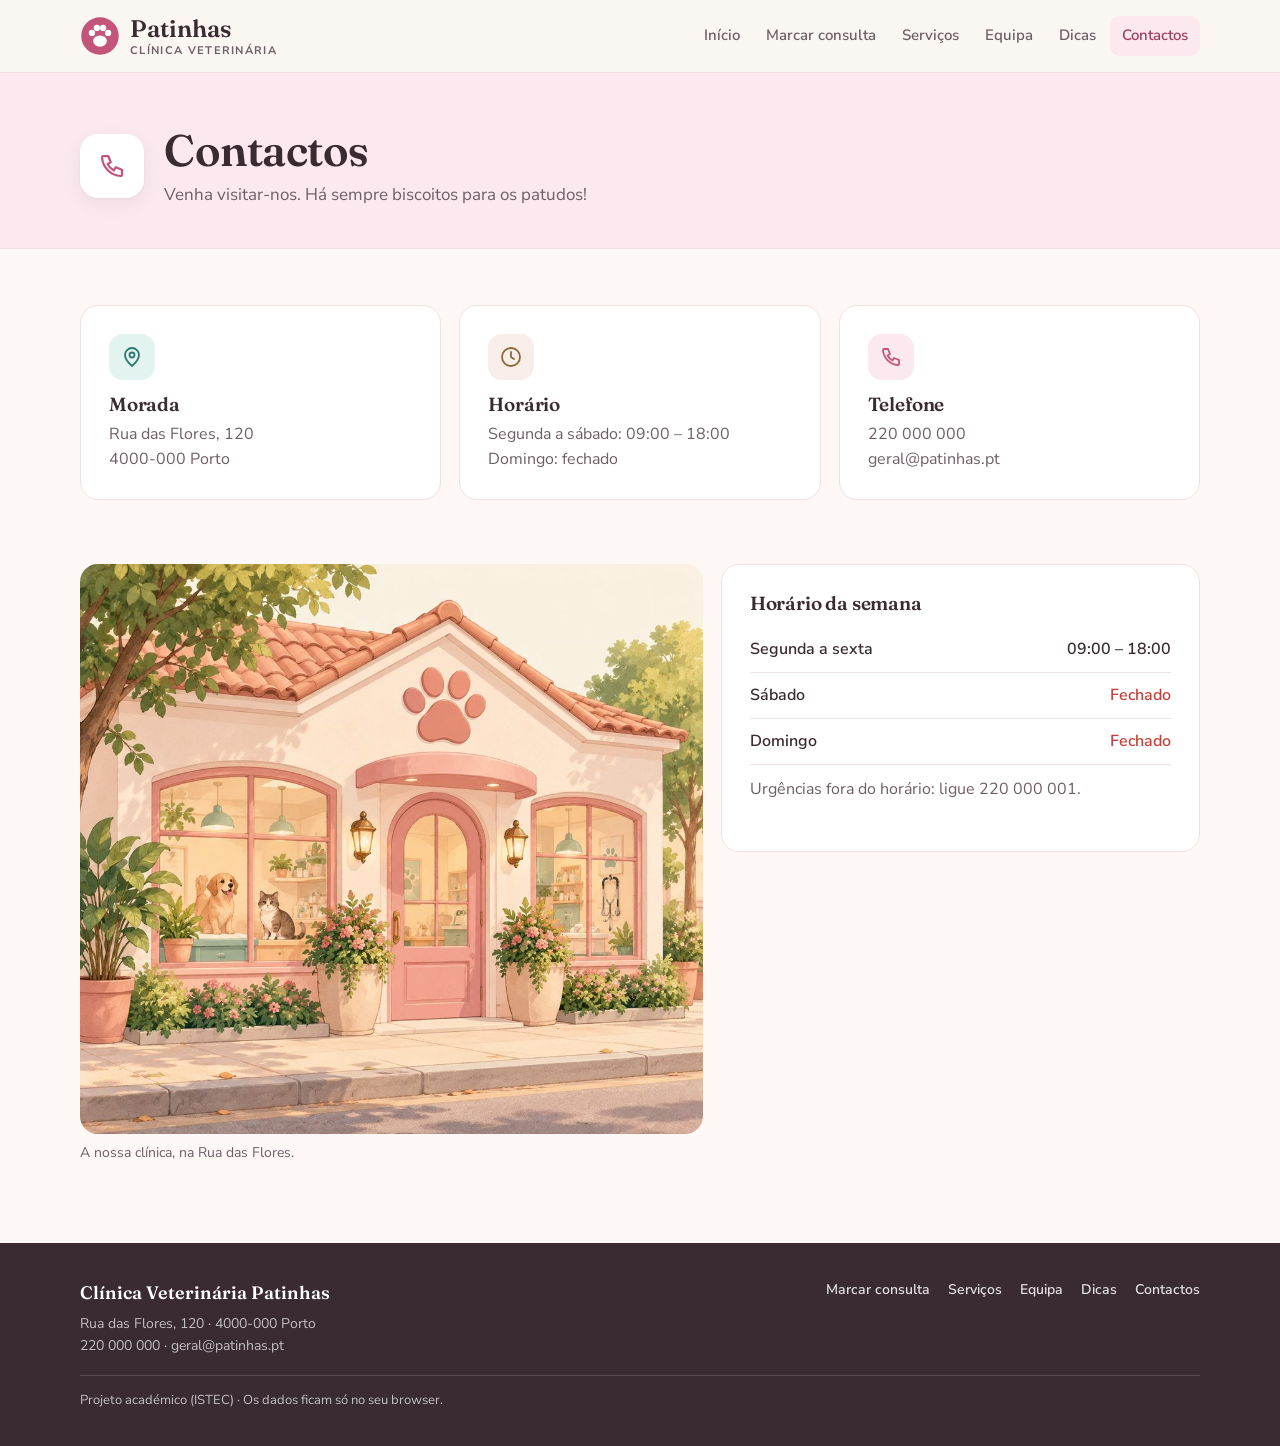
==== commit 2a893e6d: "Ilustrações em todas as páginas" ====
--- a/contactos.html
+++ b/contactos.html
@@ -48,18 +48,10 @@
     </section>
 
     <section class="contentor bloco mapa-linha">
-      <div class="mapa" aria-label="Mapa ilustrado da localização da clínica">
-        <svg viewBox="0 0 400 260" aria-hidden="true">
-          <rect width="400" height="260" rx="24" fill="#e7f6ee"/>
-          <path d="M0 150 H400 M150 0 V260 M290 0 V260" stroke="#fff" stroke-width="26"/>
-          <path d="M0 150 H400 M150 0 V260 M290 0 V260" stroke="#f0e3d6" stroke-width="2" stroke-dasharray="10 10"/>
-          <circle cx="70" cy="70" r="30" fill="#c8ecd9"/><circle cx="350" cy="220" r="26" fill="#c8ecd9"/>
-          <rect x="190" y="60" width="70" height="56" rx="10" fill="#fff4cc"/><rect x="40" y="185" width="80" height="50" rx="10" fill="#ddeefe"/>
-          <path d="M220 70c-16 0-28 12-28 27 0 21 28 47 28 47s28-26 28-47c0-15-12-27-28-27z" fill="#c4557a"/>
-          <circle cx="220" cy="97" r="10" fill="#fff"/>
-          <text x="220" y="176" text-anchor="middle" font-family="Nunito, sans-serif" font-weight="800" font-size="14" fill="#2b2d42">Patinhas</text>
-        </svg>
-      </div>
+      <figure class="fachada">
+        <img src="img/clinica-fachada.jpg" alt="Ilustração da fachada cor-de-rosa da Clínica Patinhas, com uma pata desenhada por cima da porta" width="1000" height="914" loading="lazy">
+        <figcaption>A nossa clínica, na Rua das Flores.</figcaption>
+      </figure>
       <div class="cartao">
         <h3>Horário da semana</h3>
         <table class="horario">
--- a/style.css
+++ b/style.css
@@ -55,8 +55,7 @@
 h1 span { color: var(--rosa); font-style: italic; }
 .destaque-texto > p:not(.etiqueta) { color: var(--suave); font-size: 18px; max-width: 44ch; margin: 18px 0 28px; }
 .destaque-acoes { display: flex; gap: 12px; flex-wrap: wrap; }
-.ilustracao svg { width: 100%; max-width: 420px; display: block; margin-inline: auto; }
-.ilustracao svg > circle:first-child { fill: var(--areia); }
+.ilustracao img { width: 100%; max-width: 440px; height: auto; display: block; margin-inline: auto; border-radius: 32px; }
 
 .btn { display: inline-flex; align-items: center; justify-content: center; gap: 8px; border: 0; border-radius: 12px; padding: 12px 22px; font: inherit; font-weight: 700; cursor: pointer; text-decoration: none; transition: background 0.2s, color 0.2s, border-color 0.2s; }
 .btn.principal { background: var(--rosa); color: #fff; }
@@ -151,7 +150,9 @@
 .chamada.amarela .btn.principal { background: var(--rosa); color: #fff; }
 
 .servicos { display: grid; grid-template-columns: repeat(auto-fit, minmax(230px, 1fr)); gap: 18px; }
-.servico { background: var(--papel); border: 1px solid var(--linha); border-radius: var(--raio); padding: 24px; transition: border-color 0.2s, transform 0.2s; }
+.servico { background: var(--papel); border: 1px solid var(--linha); border-radius: var(--raio); padding: 14px 14px 22px; transition: border-color 0.2s, transform 0.2s; }
+.servico .s-img { display: block; width: 100%; height: auto; aspect-ratio: 1; object-fit: cover; border-radius: 12px; margin-bottom: 16px; background: var(--areia); }
+.servico > :not(.s-img) { margin-inline: 10px; }
 .servico:hover { border-color: var(--rosa); transform: translateY(-2px); }
 .servico .s-ico { width: 48px; height: 48px; border-radius: 14px; display: grid; place-items: center; background: var(--rosa-claro); color: var(--rosa); margin-bottom: 16px; }
 .servico .preco { font-family: 'Fraunces', Georgia, serif; font-size: 30px; font-weight: 600; color: var(--rosa-escuro); margin: 8px 0 6px; }
@@ -164,20 +165,24 @@
 
 .equipa { display: grid; grid-template-columns: repeat(auto-fit, minmax(230px, 1fr)); gap: 18px; }
 .membro { background: var(--papel); border: 1px solid var(--linha); border-radius: var(--raio); padding: 28px 22px; text-align: center; }
-.membro-foto { width: 104px; height: 104px; margin: 0 auto 16px; border-radius: 50%; display: grid; place-items: center; background: var(--rosa-claro); }
+.membro-foto { width: 150px; height: 150px; margin: 0 auto 18px; border-radius: 50%; overflow: hidden; background: var(--rosa-claro); }
+.membro-foto img { display: block; width: 100%; height: 100%; object-fit: cover; }
 .membro.v-rosa .membro-foto { background: var(--menta-claro); }
 .membro.v-amarelo .membro-foto { background: var(--areia); }
 .membro.v-lilas .membro-foto { background: var(--azul-claro); }
 .membro-foto span { font-family: 'Fraunces', Georgia, serif; font-weight: 600; font-size: 34px; color: var(--tinta); }
 .membro-area { display: inline-block; margin: 6px 0 12px; font-size: 13px; font-weight: 800; text-transform: uppercase; letter-spacing: 0.08em; color: var(--rosa); }
 .membro p:last-child { color: var(--suave); margin: 0; font-size: 15px; }
+.nota { color: var(--suave); font-size: 13px; margin-top: 14px; }
 .factos { list-style: none; margin: 0; padding: 0; display: grid; grid-template-columns: repeat(auto-fit, minmax(180px, 1fr)); gap: 16px; }
 .factos li { border-top: 2px solid var(--linha); padding-top: 18px; }
 .factos b { display: block; font-family: 'Fraunces', Georgia, serif; font-weight: 600; font-size: 42px; color: var(--rosa); line-height: 1.1; }
 .factos span { color: var(--suave); font-weight: 600; }
 
 .dicas { display: grid; grid-template-columns: repeat(auto-fit, minmax(230px, 1fr)); gap: 18px; }
-.dica { background: var(--papel); border: 1px solid var(--linha); border-radius: var(--raio); padding: 24px; }
+.dica { background: var(--papel); border: 1px solid var(--linha); border-radius: var(--raio); padding: 14px 14px 22px; }
+.dica-img { display: block; width: 100%; height: auto; aspect-ratio: 1; object-fit: cover; border-radius: 12px; margin-bottom: 14px; }
+.dica > h3, .dica > ul { margin-inline: 10px; }
 .dica-ico { display: grid; place-items: center; width: 48px; height: 48px; border-radius: 50%; margin-bottom: 14px; background: var(--rosa-claro); color: var(--rosa); }
 .dica.v-rosa .dica-ico { background: var(--menta-claro); color: var(--menta-escuro); }
 .dica.v-amarelo .dica-ico { background: var(--areia); color: #8a6a3b; }
@@ -199,7 +204,9 @@
 .c-rosa .c-ico { background: var(--menta-claro); color: var(--menta-escuro); }
 .c-amarelo .c-ico { background: var(--areia); color: #8a6a3b; }
 .mapa-linha { display: grid; grid-template-columns: 1.3fr 1fr; gap: 18px; align-items: start; }
-.mapa svg { width: 100%; display: block; border-radius: var(--raio); border: 1px solid var(--linha); }
+.fachada { margin: 0; }
+.fachada img { width: 100%; height: auto; display: block; border-radius: var(--raio); }
+.fachada figcaption { color: var(--suave); font-size: 14px; margin-top: 8px; }
 .horario { width: 100%; border-collapse: collapse; margin: 12px 0; }
 .horario td { padding: 10px 0; border-bottom: 1px solid var(--linha); font-weight: 600; }
 .horario td:last-child { text-align: right; }
@@ -216,7 +223,7 @@
 
 @media (max-width: 900px) {
   .destaque-linha { grid-template-columns: 1fr; }
-  .ilustracao svg { max-width: 320px; }
+  .ilustracao img { max-width: 340px; }
   .numeros { grid-template-columns: 1fr 1fr; }
   .mapa-linha { grid-template-columns: 1fr; }
   .rodape-linha { grid-template-columns: 1fr; }
